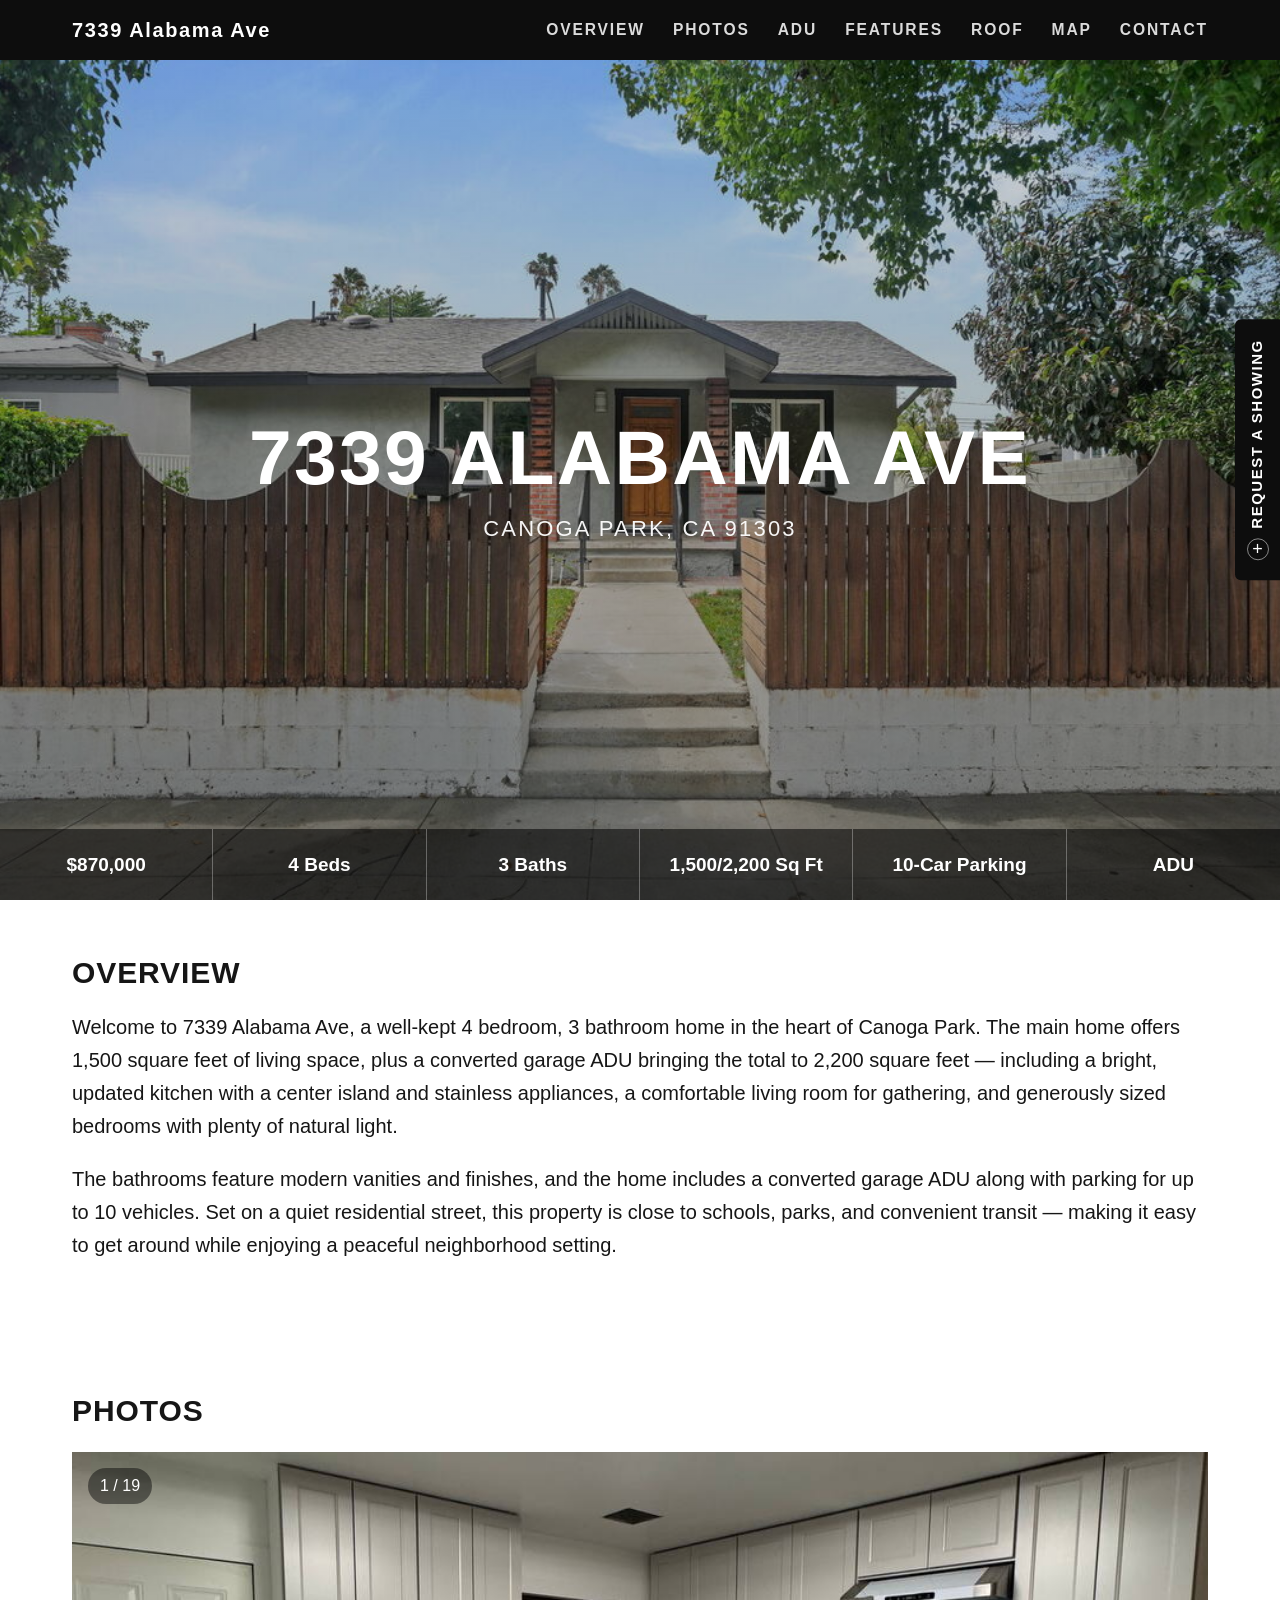
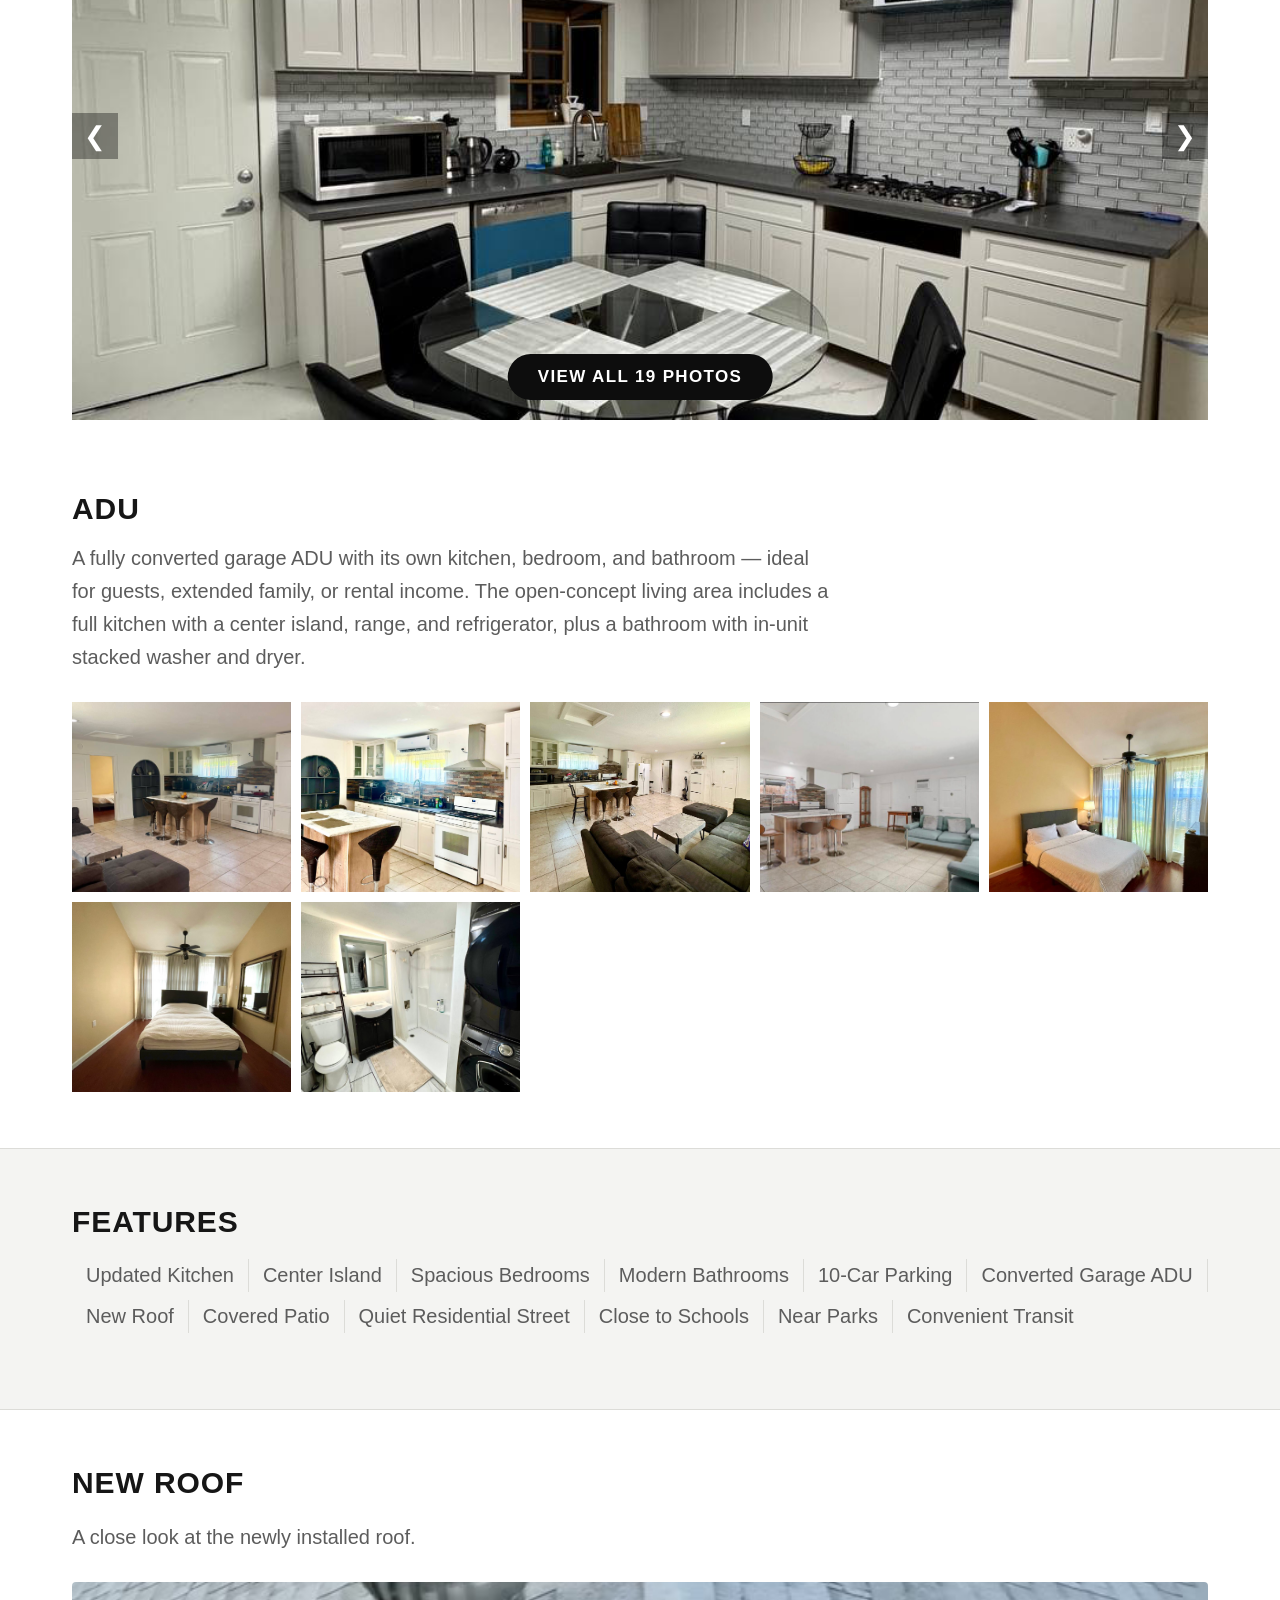
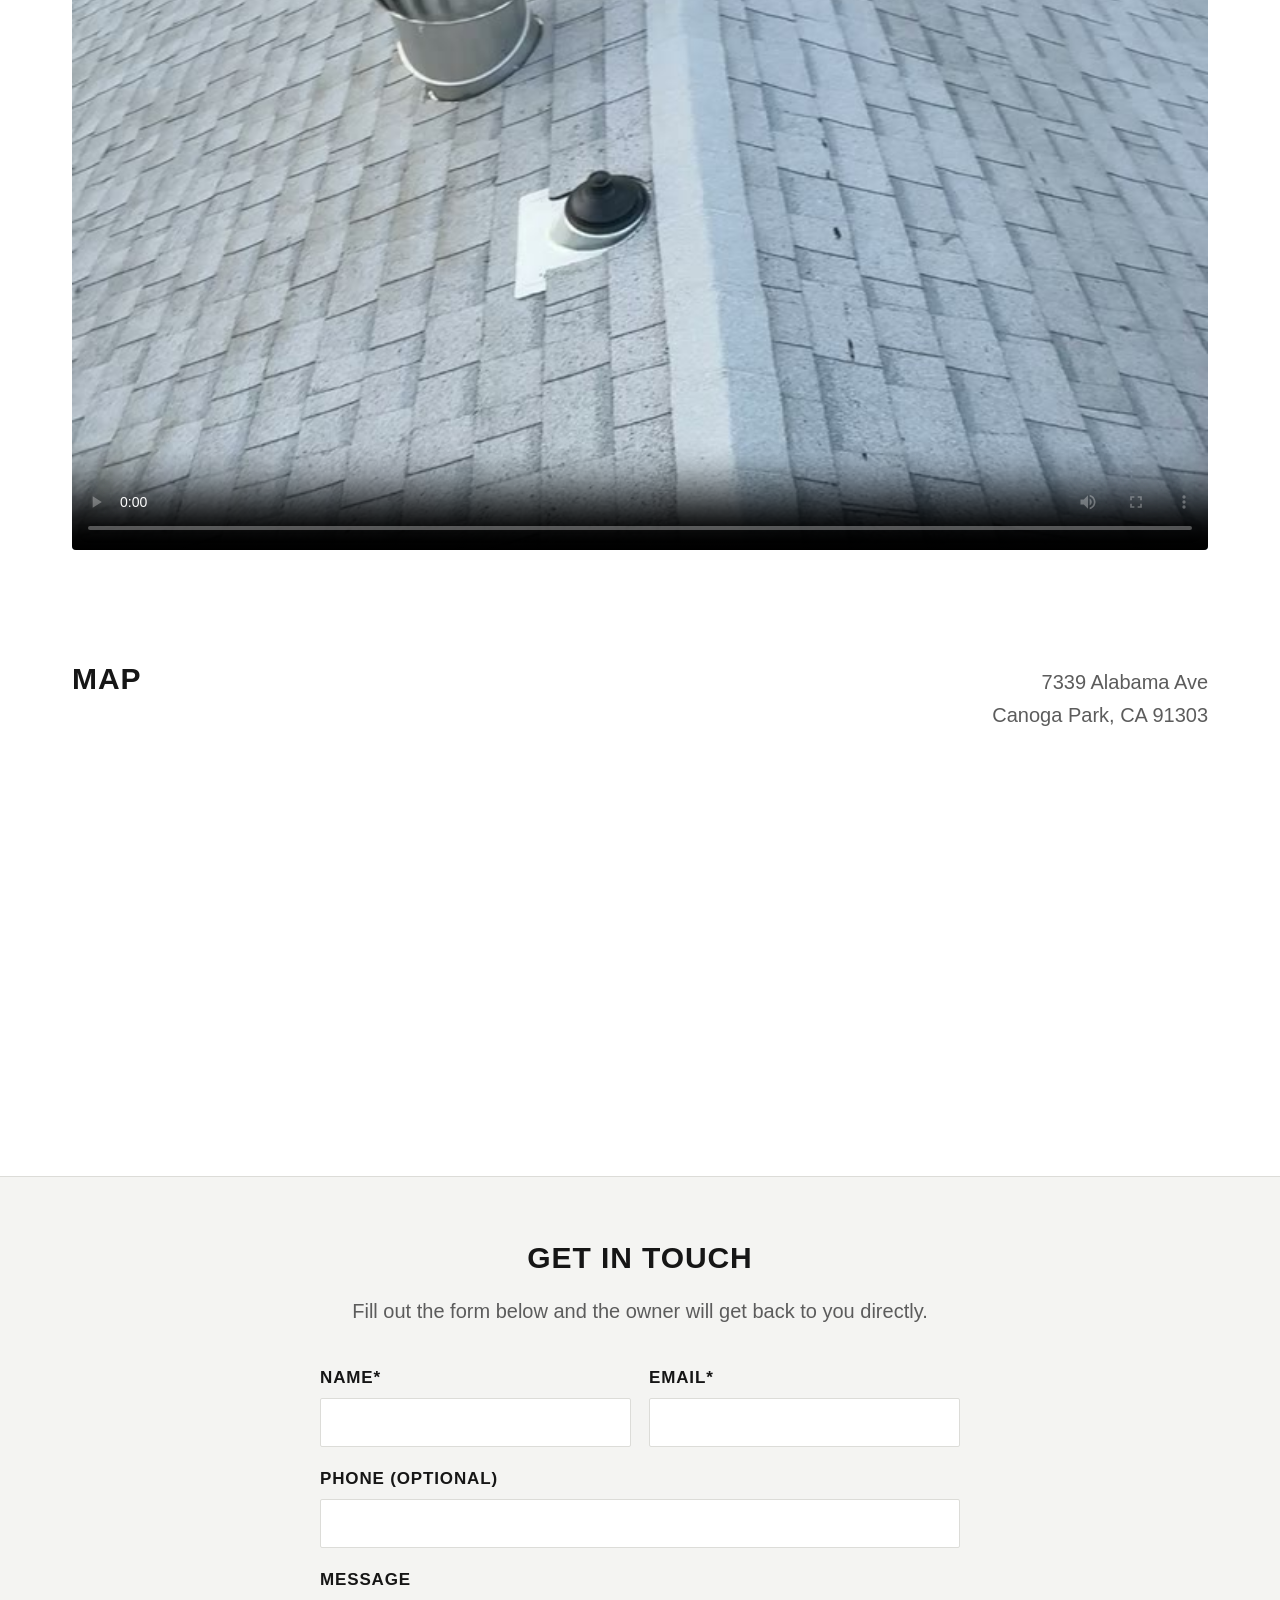
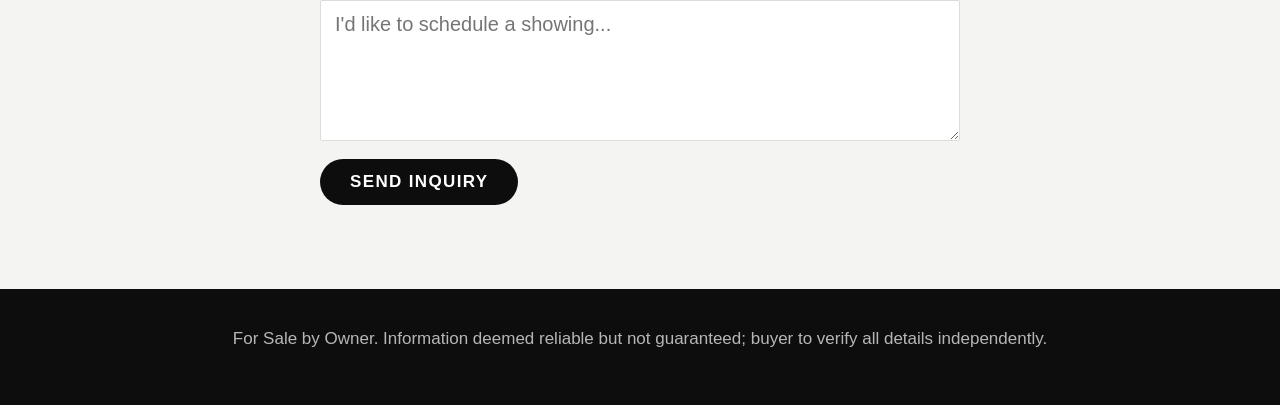
==== index.html @ 1b40dd7f "Add ADU section with dedicated gallery, fix photo list after rename Adds a new ADU section (nav link" ====
<!DOCTYPE html>
<html lang="en">
<head>
<meta charset="UTF-8">
<meta name="viewport" content="width=device-width, initial-scale=1.0">
<title>7339 Alabama Ave, Canoga Park, CA | For Sale by Owner</title>
<meta name="description" content="4 bed / 3 bath home for sale in Canoga Park, CA. 1,500/2,200 sqft, converted garage ADU, parking for up to 10 vehicles. Close to schools, parks, and transit. Asking $870,000.">
<link rel="stylesheet" href="style.css">
</head>
<body>

<div class="page-wrap">

<header class="site-header">
  <div class="container header-inner">
    <span class="logo">7339 Alabama Ave</span>
    <nav class="site-nav">
      <a href="#overview">Overview</a>
      <a href="#photos">Photos</a>
      <a href="#adu">ADU</a>
      <a href="#features">Features</a>
      <a href="#roof">Roof</a>
      <a href="#map">Map</a>
      <a href="#contact">Contact</a>
    </nav>
  </div>
</header>

<section id="hero" class="hero" style="background-image: linear-gradient(rgba(10,10,10,0.15), rgba(10,10,10,0.45)), url('images/hero.png');">
  <div class="hero-content">
    <h1>7339 Alabama Ave</h1>
    <p class="hero-address">Canoga Park, CA 91303</p>
  </div>
  <div class="stats-bar">
    <div class="stats-bar-inner">
      <span class="stat-item stat-price">$870,000</span>
      <span class="stat-item">4 Beds</span>
      <span class="stat-item">3 Baths</span>
      <span class="stat-item">1,500/2,200 Sq Ft</span>
      <span class="stat-item">10-Car Parking</span>
      <span class="stat-item">ADU</span>
    </div>
  </div>
</section>

<section id="overview" class="description">
  <div class="container narrow">
    <h2>Overview</h2>
    <p>Welcome to 7339 Alabama Ave, a well-kept 4 bedroom, 3 bathroom home in the heart of Canoga Park. The main home offers 1,500 square feet of living space, plus a converted garage ADU bringing the total to 2,200 square feet &mdash; including a bright, updated kitchen with a center island and stainless appliances, a comfortable living room for gathering, and generously sized bedrooms with plenty of natural light.</p>
    <p>The bathrooms feature modern vanities and finishes, and the home includes a converted garage ADU along with parking for up to 10 vehicles. Set on a quiet residential street, this property is close to schools, parks, and convenient transit &mdash; making it easy to get around while enjoying a peaceful neighborhood setting.</p>
  </div>
</section>

<section id="photos" class="photos-section">
  <div class="container">
    <h2>Photos</h2>
    <div class="slider">
      <img id="slider-img" src="" alt="Property photo">
      <button class="slider-arrow slider-prev" aria-label="Previous">&#10094;</button>
      <button class="slider-arrow slider-next" aria-label="Next">&#10095;</button>
      <p id="slider-counter" class="slider-counter"></p>
      <button id="view-all-toggle" class="btn btn-pill view-all-btn"></button>
    </div>
    <div id="gallery-grid" class="gallery-grid"></div>
  </div>
</section>

<section id="adu" class="adu-section">
  <div class="container">
    <h2>ADU</h2>
    <p class="adu-intro">A fully converted garage ADU with its own kitchen, bedroom, and bathroom &mdash; ideal for guests, extended family, or rental income. The open-concept living area includes a full kitchen with a center island, range, and refrigerator, plus a bathroom with in-unit stacked washer and dryer.</p>
    <div id="adu-grid" class="gallery-grid adu-grid"></div>
  </div>
</section>

<section id="features" class="features-section">
  <div class="container">
    <h2>Features</h2>
    <p class="features-list">
      <span>Updated Kitchen</span>
      <span>Center Island</span>
      <span>Spacious Bedrooms</span>
      <span>Modern Bathrooms</span>
      <span>10-Car Parking</span>
      <span>Converted Garage ADU</span>
      <span>New Roof</span>
      <span>Covered Patio</span>
      <span>Quiet Residential Street</span>
      <span>Close to Schools</span>
      <span>Near Parks</span>
      <span>Convenient Transit</span>
    </p>
  </div>
</section>

<section id="roof" class="roof-section">
  <div class="container">
    <h2>New Roof</h2>
    <p class="roof-intro">A close look at the newly installed roof.</p>
    <div class="roof-video-wrap">
      <video controls preload="metadata" poster="images/roof.jpg" playsinline>
        <source src="videos/roof.mp4" type="video/mp4">
        Your browser does not support the video tag.
      </video>
    </div>
  </div>
</section>

<section id="map" class="map-section">
  <div class="container map-header">
    <h2>Map</h2>
    <p class="map-address">7339 Alabama Ave<br>Canoga Park, CA 91303</p>
  </div>
  <div class="map-wrapper">
    <iframe
      title="Map of 7339 Alabama Ave, Canoga Park, CA 91303"
      src="https://www.google.com/maps?q=7339+Alabama+Ave,+Canoga+Park,+CA+91303&output=embed"
      loading="lazy"
      referrerpolicy="no-referrer-when-downgrade">
    </iframe>
  </div>
</section>

<section id="contact" class="contact">
  <div class="container">
    <h2>Get in Touch</h2>
    <p class="contact-intro">Fill out the form below and the owner will get back to you directly.</p>
    <form id="contact-form" action="https://formspree.io/f/YOUR_FORM_ID" method="POST">
      <div class="form-grid">
        <div class="form-row">
          <label for="name">Name*</label>
          <input type="text" id="name" name="name" required>
        </div>
        <div class="form-row">
          <label for="email">Email*</label>
          <input type="email" id="email" name="email" required>
        </div>
      </div>
      <div class="form-row">
        <label for="phone">Phone (optional)</label>
        <input type="tel" id="phone" name="phone">
      </div>
      <div class="form-row">
        <label for="message">Message</label>
        <textarea id="message" name="message" rows="5" required placeholder="I'd like to schedule a showing..."></textarea>
      </div>
      <button type="submit" class="btn btn-pill">Send Inquiry</button>
      <p id="form-status" class="form-status"></p>
    </form>
  </div>
</section>

<footer class="site-footer">
  <div class="container">
    <p class="disclaimer">For Sale by Owner. Information deemed reliable but not guaranteed; buyer to verify all details independently.</p>
  </div>
</footer>

</div>

<a href="#contact" class="side-tab">
  <span class="side-tab-label">Request a Showing</span>
  <span class="side-tab-icon">+</span>
</a>

<div id="lightbox" class="lightbox">
  <button class="lightbox-close" aria-label="Close">&times;</button>
  <button class="lightbox-prev" aria-label="Previous">&#10094;</button>
  <img id="lightbox-img" src="" alt="Property photo">
  <button class="lightbox-next" aria-label="Next">&#10095;</button>
  <p id="lightbox-counter" class="lightbox-counter"></p>
</div>

<button id="back-to-top" class="back-to-top" aria-label="Back to top">&#8593;</button>

<script src="script.js"></script>
</body>
</html>
---- style.css ----
:root {
  --color-bg: #ffffff;
  --color-surface: #f4f4f2;
  --color-text: #161616;
  --color-text-muted: #5c5c5c;
  --color-black: #0d0d0d;
  --color-border: #dcdcd8;
  --radius: 4px;
  --max-width: 1200px;
}

* { box-sizing: border-box; }

html {
  scroll-behavior: smooth;
  scroll-padding-top: 60px;
  font-size: 125%;
}

body {
  margin: 0;
  font-family: -apple-system, BlinkMacSystemFont, "Segoe UI", Helvetica, Arial, sans-serif;
  color: var(--color-text);
  background: #e7e5e0;
  line-height: 1.65;
}

.page-wrap {
  max-width: 1300px;
  margin: 0 auto;
  background: var(--color-bg);
  box-shadow: 0 0 48px rgba(0, 0, 0, 0.1);
}

h1, h2 {
  font-family: inherit;
  font-weight: 800;
  text-transform: uppercase;
  letter-spacing: 0.03em;
  margin: 0 0 0.5em;
  line-height: 1.15;
}

.container {
  max-width: var(--max-width);
  margin: 0 auto;
  padding: 0 32px;
}

/* Header */
.site-header {
  position: sticky;
  top: 0;
  z-index: 40;
  background: var(--color-black);
}

.header-inner {
  display: flex;
  align-items: center;
  justify-content: space-between;
  height: 60px;
  gap: 16px;
}

.logo {
  color: #fff;
  font-weight: 800;
  font-size: 1rem;
  letter-spacing: 0.08em;
  white-space: nowrap;
}

.site-nav {
  display: flex;
  align-items: center;
  gap: 28px;
}

.site-nav a {
  color: #fff;
  text-decoration: none;
  font-size: 0.78rem;
  font-weight: 600;
  text-transform: uppercase;
  letter-spacing: 0.12em;
  opacity: 0.85;
}

.site-nav a:hover { opacity: 1; }

/* Side tab CTA */
.side-tab {
  position: fixed;
  top: 50%;
  right: max(0px, calc((100vw - 1300px) / 2));
  transform: translateY(-50%);
  z-index: 39;
  background: var(--color-black);
  color: #fff;
  text-decoration: none;
  display: flex;
  flex-direction: column;
  align-items: center;
  gap: 10px;
  padding: 20px 10px;
  border-radius: 6px 0 0 6px;
}

.side-tab-label {
  writing-mode: vertical-rl;
  transform: rotate(180deg);
  font-size: 0.75rem;
  font-weight: 600;
  text-transform: uppercase;
  letter-spacing: 0.1em;
}

.side-tab-icon {
  width: 22px;
  height: 22px;
  border: 1px solid rgba(255,255,255,0.5);
  border-radius: 50%;
  display: flex;
  align-items: center;
  justify-content: center;
  font-size: 0.9rem;
}

/* Buttons */
.btn {
  display: inline-block;
  padding: 13px 30px;
  text-decoration: none;
  font-weight: 600;
  font-size: 0.85rem;
  text-transform: uppercase;
  letter-spacing: 0.08em;
  cursor: pointer;
  border: none;
  transition: background 0.15s ease, color 0.15s ease;
}

.btn-pill {
  border-radius: 999px;
  background: var(--color-black);
  color: #fff;
}

.btn-pill:hover { background: #333; }

/* Hero */
.hero {
  position: relative;
  min-height: calc(100vh - 60px);
  background-size: cover;
  background-position: center;
  display: flex;
  align-items: center;
  justify-content: center;
  color: #fff;
  text-align: center;
}

.hero-content { padding: 40px 24px; }

.hero h1 {
  font-size: clamp(2.4rem, 6vw, 4.2rem);
  margin: 0;
}

.hero-address {
  font-size: 1.1rem;
  letter-spacing: 0.1em;
  text-transform: uppercase;
  margin: 10px 0 0;
  opacity: 0.95;
}

/* Stats bar */
.stats-bar {
  position: absolute;
  left: 0;
  right: 0;
  bottom: 0;
  background: rgba(0, 0, 0, 0.55);
}

.stats-bar-inner {
  display: grid;
  grid-template-columns: repeat(6, 1fr);
}

.stat-item {
  color: #fff;
  font-weight: 700;
  font-size: 0.95rem;
  text-align: center;
  padding: 20px 12px;
  border-right: 1px solid rgba(255, 255, 255, 0.3);
}

.stat-item:last-child { border-right: none; }

/* Description */
.description {
  padding: 56px 0;
}

.description p { color: var(--color-text); }

/* Photos */
.photos-section {
  padding: 56px 0 72px;
}

.photos-section h2 { margin-bottom: 24px; }

/* ADU */
.adu-section {
  padding: 0 0 56px;
}

.adu-intro {
  color: var(--color-text-muted);
  max-width: 760px;
  margin: 0 0 24px;
}

.slider {
  position: relative;
  background: #000;
  aspect-ratio: 16 / 8;
  overflow: hidden;
}

.slider img {
  width: 100%;
  height: 100%;
  object-fit: cover;
  display: block;
}

.slider-arrow {
  position: absolute;
  top: 50%;
  transform: translateY(-50%);
  background: rgba(0,0,0,0.35);
  color: #fff;
  border: none;
  font-size: 1.3rem;
  width: 46px;
  height: 46px;
  cursor: pointer;
}

.slider-arrow:hover { background: rgba(0,0,0,0.6); }
.slider-prev { left: 0; }
.slider-next { right: 0; }

.slider-counter {
  position: absolute;
  top: 16px;
  left: 16px;
  color: #fff;
  background: rgba(0,0,0,0.45);
  padding: 5px 12px;
  border-radius: 999px;
  font-size: 0.8rem;
  margin: 0;
}

.view-all-btn {
  position: absolute;
  bottom: 20px;
  left: 50%;
  transform: translateX(-50%);
}

.gallery-grid {
  display: none;
  grid-template-columns: repeat(auto-fill, minmax(200px, 1fr));
  gap: 10px;
  margin-top: 28px;
}

.gallery-grid.expanded { display: grid; }
.gallery-grid.adu-grid { display: grid; }

.gallery-grid img {
  width: 100%;
  height: 190px;
  object-fit: cover;
  cursor: pointer;
  display: block;
  transition: opacity 0.15s ease;
}

.gallery-grid img:hover { opacity: 0.85; }

/* Lightbox */
.lightbox {
  display: none;
  position: fixed;
  inset: 0;
  background: rgba(5, 5, 5, 0.94);
  z-index: 100;
  align-items: center;
  justify-content: center;
}

.lightbox.open { display: flex; }

.lightbox img {
  max-width: 88vw;
  max-height: 84vh;
}

.lightbox-close,
.lightbox-prev,
.lightbox-next {
  position: absolute;
  background: rgba(255,255,255,0.1);
  color: #fff;
  border: none;
  font-size: 1.6rem;
  cursor: pointer;
  padding: 12px 16px;
  border-radius: 999px;
}

.lightbox-close:hover,
.lightbox-prev:hover,
.lightbox-next:hover { background: rgba(255,255,255,0.25); }

.lightbox-close { top: 20px; right: 20px; }
.lightbox-prev { left: 20px; top: 50%; transform: translateY(-50%); }
.lightbox-next { right: 20px; top: 50%; transform: translateY(-50%); }

.lightbox-counter {
  position: absolute;
  bottom: 20px;
  left: 50%;
  transform: translateX(-50%);
  color: #fff;
  background: rgba(255,255,255,0.1);
  padding: 6px 16px;
  border-radius: 999px;
  font-size: 0.9rem;
  margin: 0;
}

/* Back to top */
.back-to-top {
  position: fixed;
  bottom: 24px;
  right: max(24px, calc((100vw - 1300px) / 2 + 24px));
  width: 44px;
  height: 44px;
  border-radius: 50%;
  border: none;
  background: var(--color-black);
  color: #fff;
  font-size: 1.2rem;
  cursor: pointer;
  opacity: 0;
  visibility: hidden;
  transform: translateY(10px);
  transition: opacity 0.2s ease, transform 0.2s ease, visibility 0.2s ease;
  z-index: 30;
  box-shadow: 0 4px 12px rgba(0,0,0,0.2);
}

.back-to-top.visible {
  opacity: 1;
  visibility: visible;
  transform: translateY(0);
}

/* Features */
.features-section {
  padding: 56px 0;
  background: var(--color-surface);
  border-top: 1px solid var(--color-border);
  border-bottom: 1px solid var(--color-border);
}

.features-list {
  display: flex;
  flex-wrap: wrap;
  gap: 8px 0;
  color: var(--color-text-muted);
  font-size: 1rem;
}

.features-list span {
  padding: 0 14px;
  border-right: 1px solid var(--color-border);
}

.features-list span:last-child { border-right: none; }

/* Roof video */
.roof-section {
  padding: 56px 0;
}

.roof-intro {
  color: var(--color-text-muted);
  margin-bottom: 28px;
}

.roof-video-wrap {
  width: 100%;
  aspect-ratio: 16 / 8;
  background: #000;
  border-radius: 4px;
  overflow: hidden;
}

.roof-video-wrap video {
  width: 100%;
  height: 100%;
  object-fit: cover;
  display: block;
}

/* Map */
.map-section {
  padding: 56px 0 0;
}

.map-header {
  display: flex;
  align-items: baseline;
  justify-content: space-between;
  flex-wrap: wrap;
  gap: 8px;
  margin-bottom: 24px;
}

.map-header h2 { margin: 0; }

.map-address {
  text-align: right;
  color: var(--color-text-muted);
  margin: 0;
}

.map-wrapper iframe {
  width: 100%;
  height: 420px;
  border: 0;
  display: block;
}

/* Contact */
.contact {
  padding: 64px 0;
  background: var(--color-surface);
  border-top: 1px solid var(--color-border);
}

.contact h2 { text-align: center; }
.contact-intro { text-align: center; color: var(--color-text-muted); margin-bottom: 36px; }

.contact form {
  max-width: 640px;
  margin: 0 auto;
}

.form-grid {
  display: grid;
  grid-template-columns: 1fr 1fr;
  gap: 18px;
}

.form-row {
  margin-bottom: 18px;
  display: flex;
  flex-direction: column;
  gap: 6px;
}

.form-row label {
  font-weight: 600;
  font-size: 0.85rem;
  text-transform: uppercase;
  letter-spacing: 0.05em;
}

.form-row input,
.form-row textarea {
  padding: 12px 14px;
  border: 1px solid var(--color-border);
  border-radius: 2px;
  font-family: inherit;
  font-size: 1rem;
  background: #fff;
}

.form-row input:focus,
.form-row textarea:focus {
  outline: 2px solid var(--color-black);
  outline-offset: 1px;
}

.form-status {
  margin-top: 12px;
  font-weight: 600;
}

/* Footer */
.site-footer {
  padding: 32px 0 48px;
  text-align: center;
  background: var(--color-black);
  color: rgba(255,255,255,0.7);
  font-size: 0.85rem;
}

.site-footer p { margin: 4px 0; }
.disclaimer { margin-left: auto; margin-right: auto; }

@media (max-width: 760px) {
  .form-grid { grid-template-columns: 1fr; }
  .stats-bar-inner { grid-template-columns: repeat(3, 1fr); }
  .stat-item { border-bottom: 1px solid rgba(255, 255, 255, 0.3); }
  .stat-item:nth-child(3), .stat-item:last-child { border-right: none; }
}

@media (max-width: 600px) {
  .hero { min-height: calc(100vh - 60px); }
  .description, .photos-section, .features-section, .map-section, .contact { padding: 40px 0; }
  .site-nav a:not(:last-child) { display: none; }
  .back-to-top { bottom: 16px; right: 16px; }
  .side-tab { padding: 14px 8px; }
  .side-tab-label { font-size: 0.65rem; }
  .slider { aspect-ratio: 4 / 3; }
  .map-header { flex-direction: column; }
  .map-address { text-align: left; }
  .stat-item { font-size: 0.8rem; padding: 14px 6px; }
}
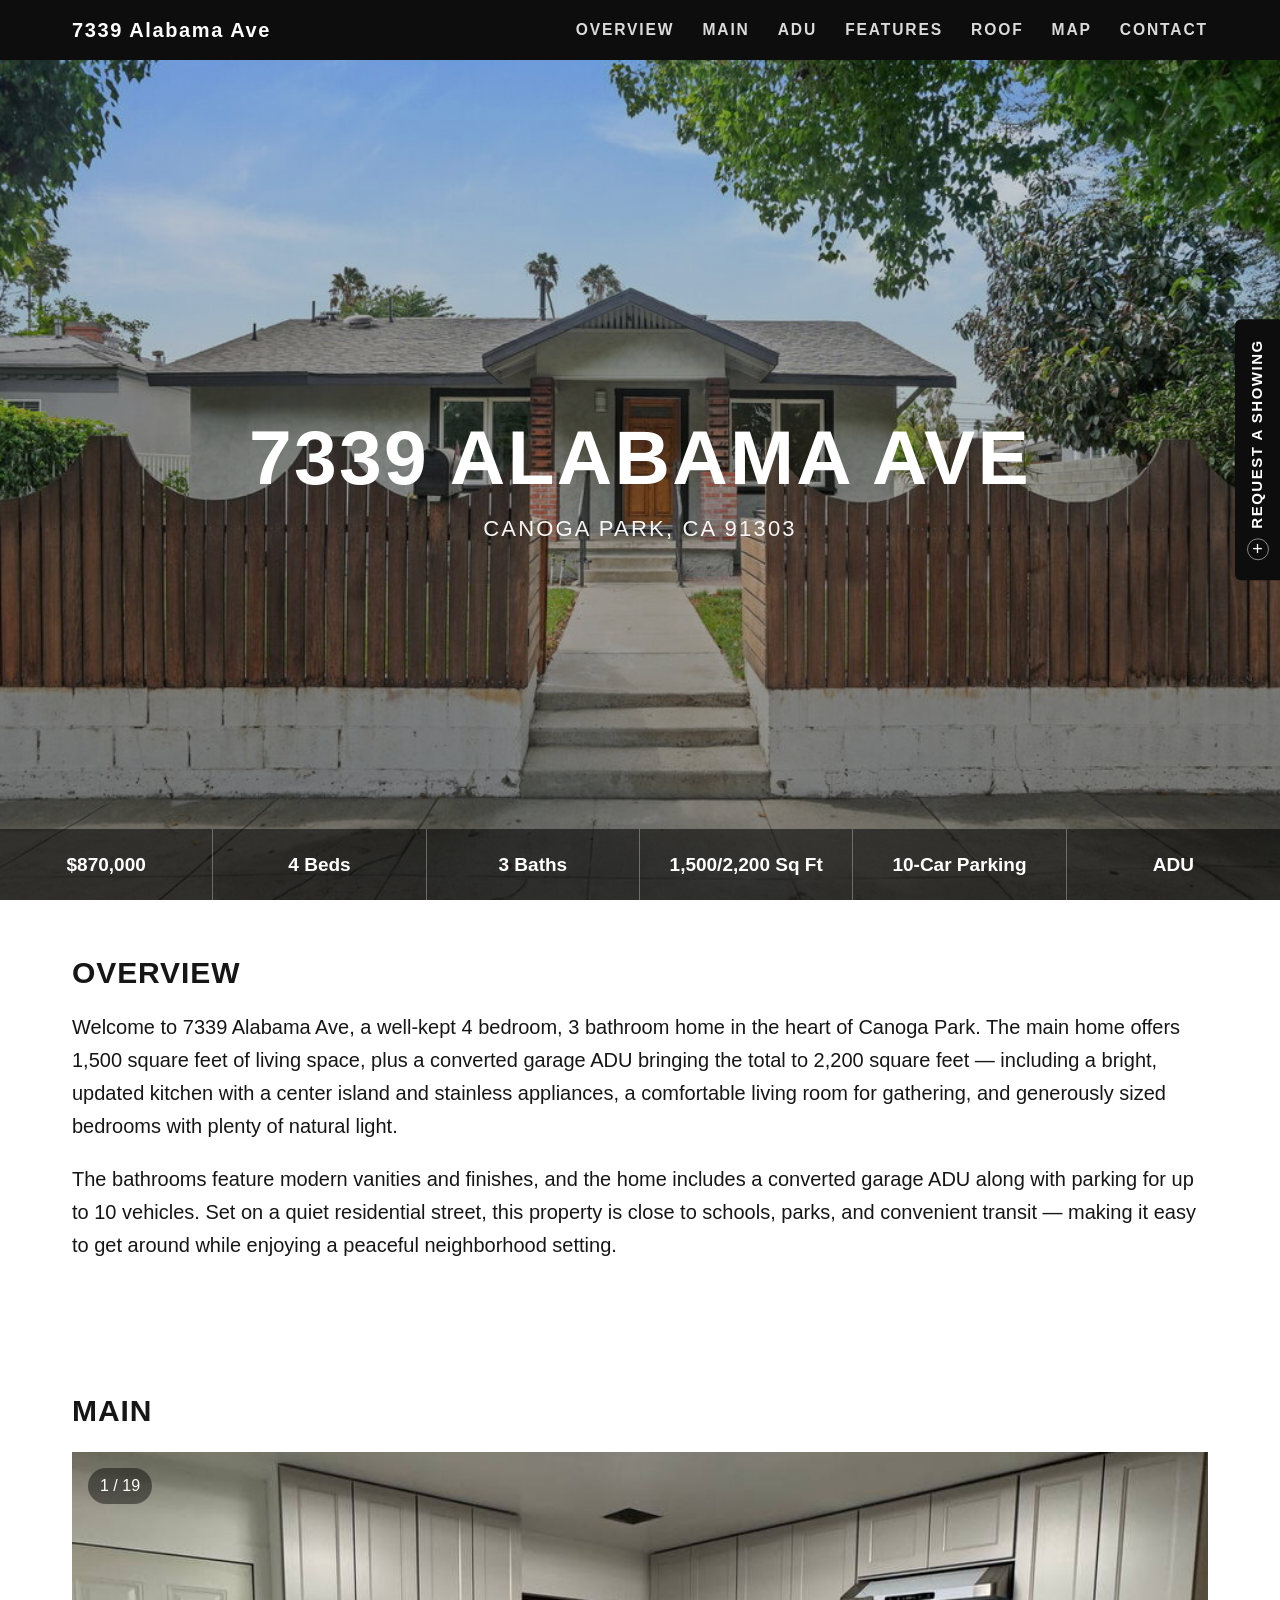
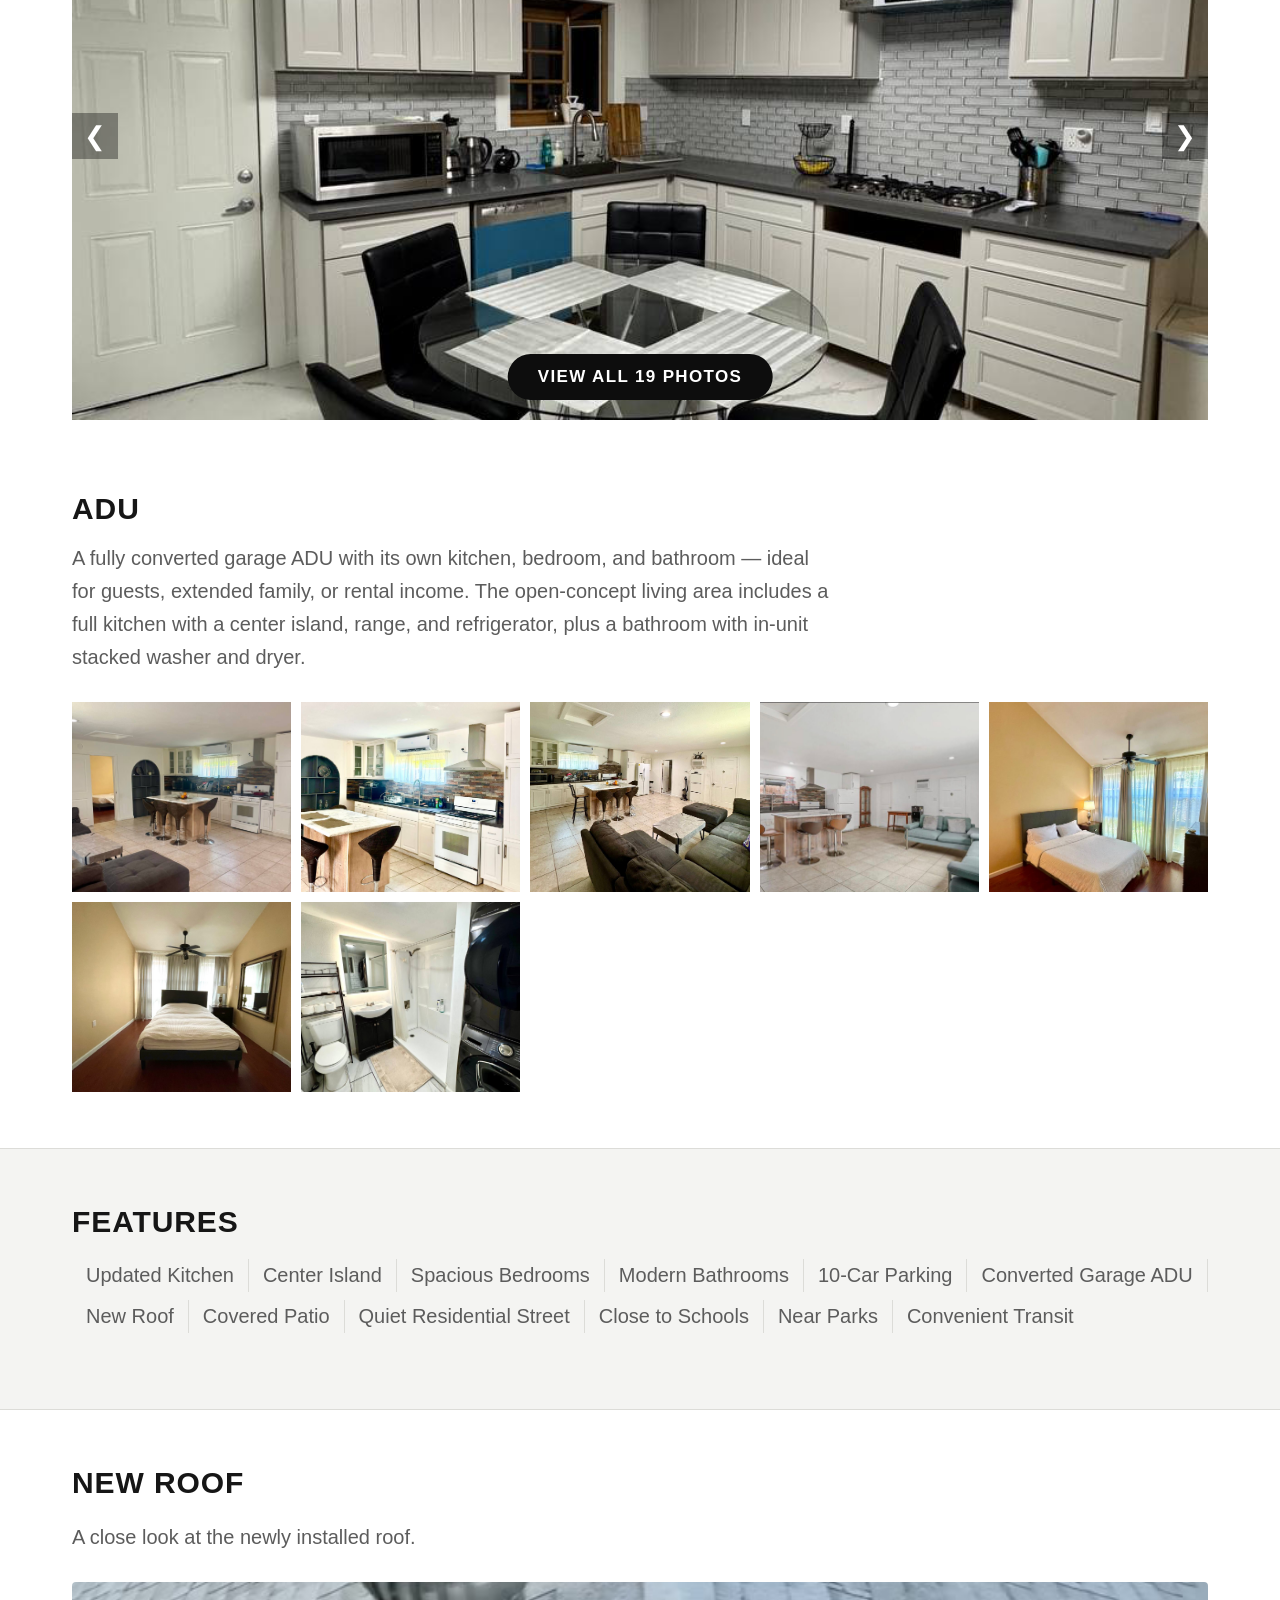
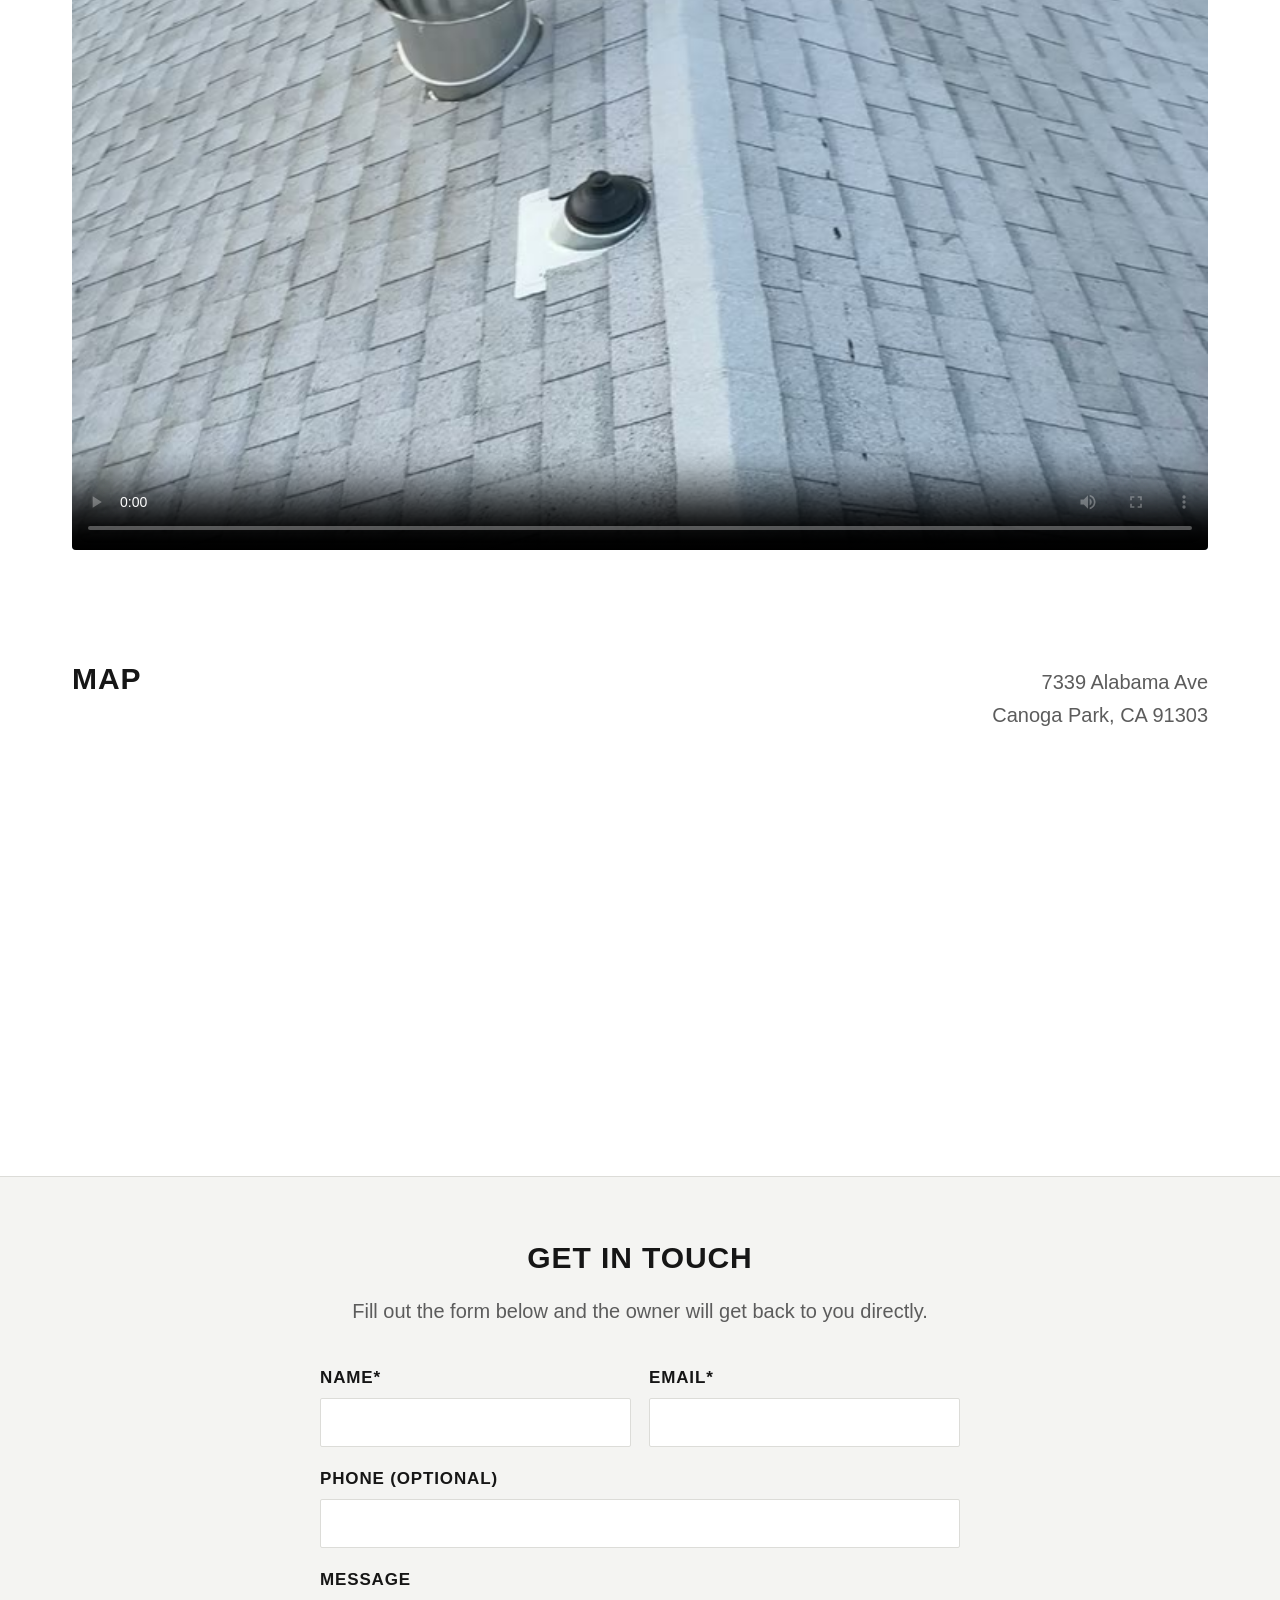
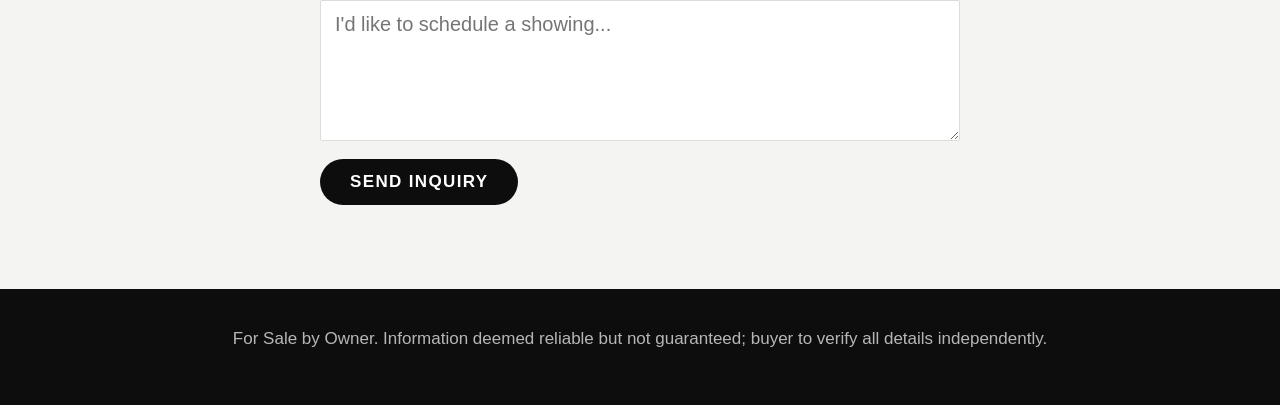
==== commit 0ad521af: "Rename Photos section to Main Distinguishes the main house gallery from the new ADU gallery.  Co-Aut" ====
--- a/index.html
+++ b/index.html
@@ -16,7 +16,7 @@
     <span class="logo">7339 Alabama Ave</span>
     <nav class="site-nav">
       <a href="#overview">Overview</a>
-      <a href="#photos">Photos</a>
+      <a href="#photos">Main</a>
       <a href="#adu">ADU</a>
       <a href="#features">Features</a>
       <a href="#roof">Roof</a>
@@ -53,7 +53,7 @@
 
 <section id="photos" class="photos-section">
   <div class="container">
-    <h2>Photos</h2>
+    <h2>Main</h2>
     <div class="slider">
       <img id="slider-img" src="" alt="Property photo">
       <button class="slider-arrow slider-prev" aria-label="Previous">&#10094;</button>
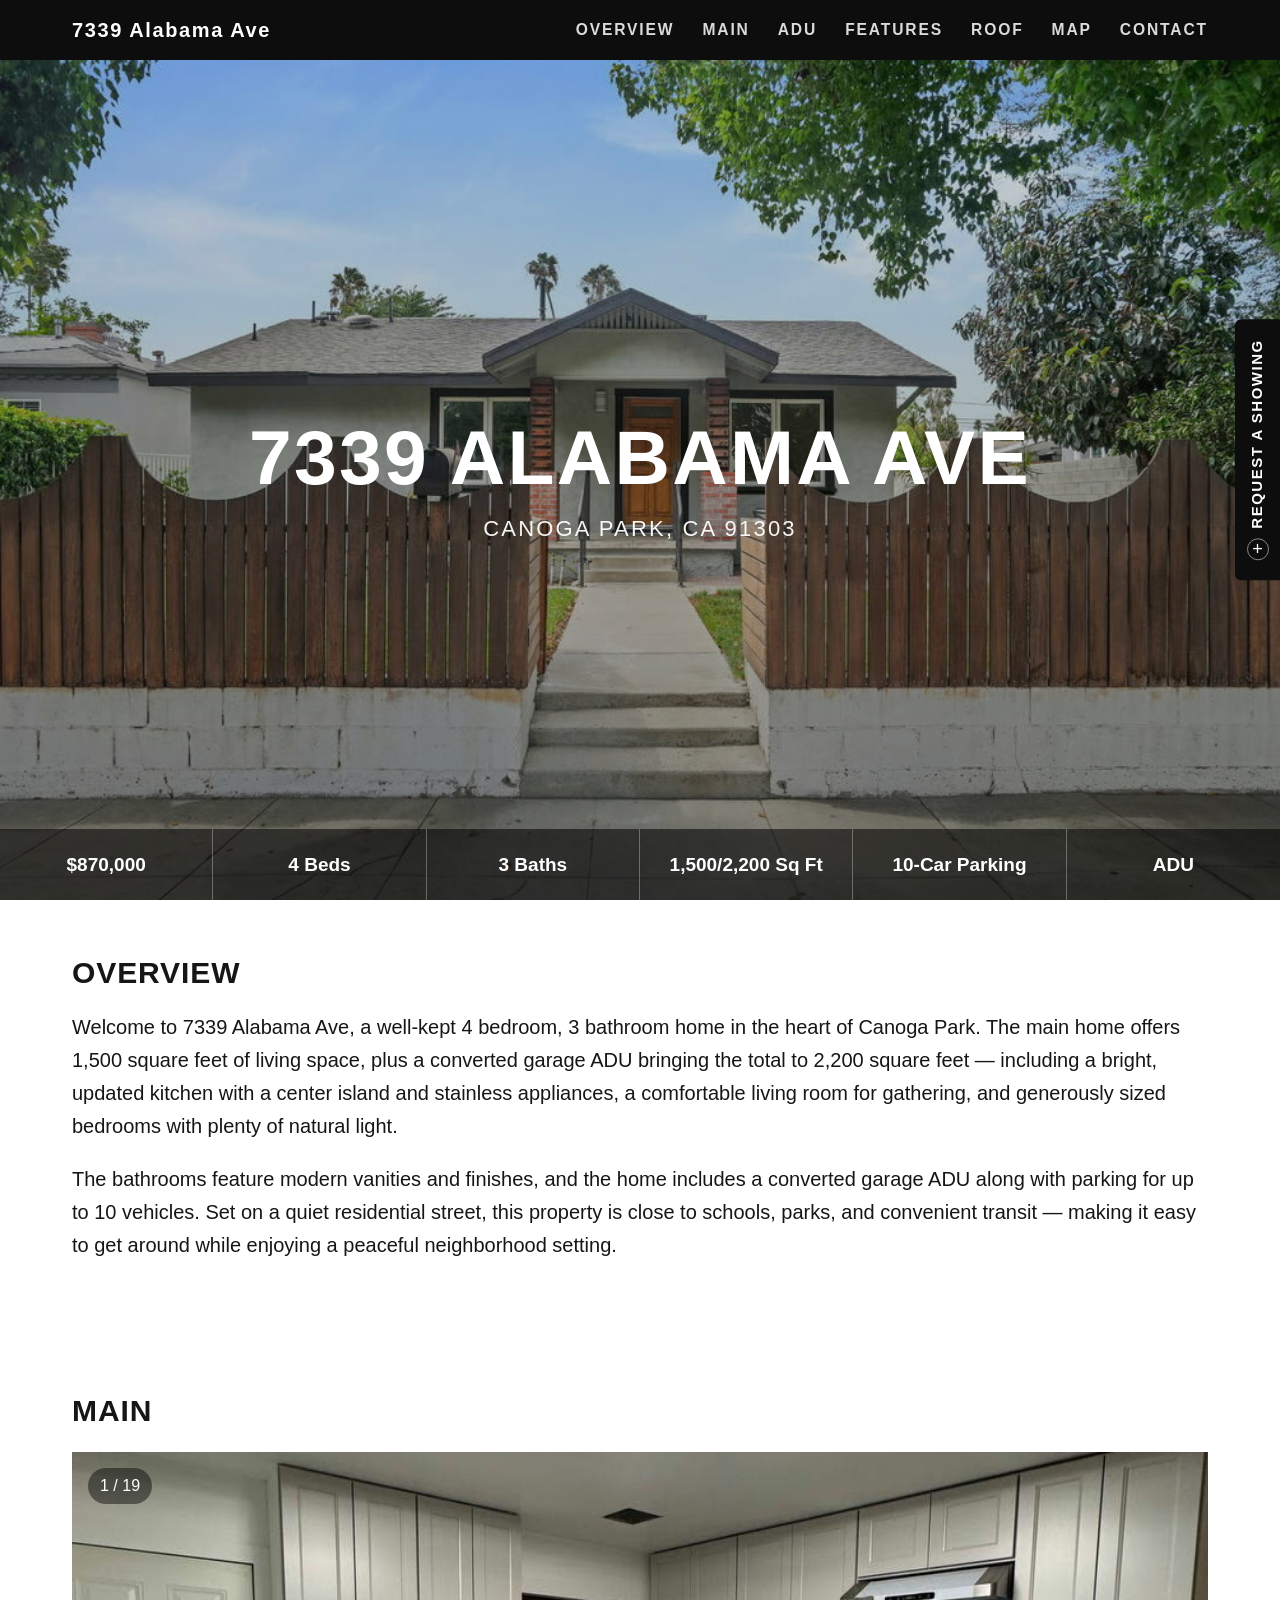
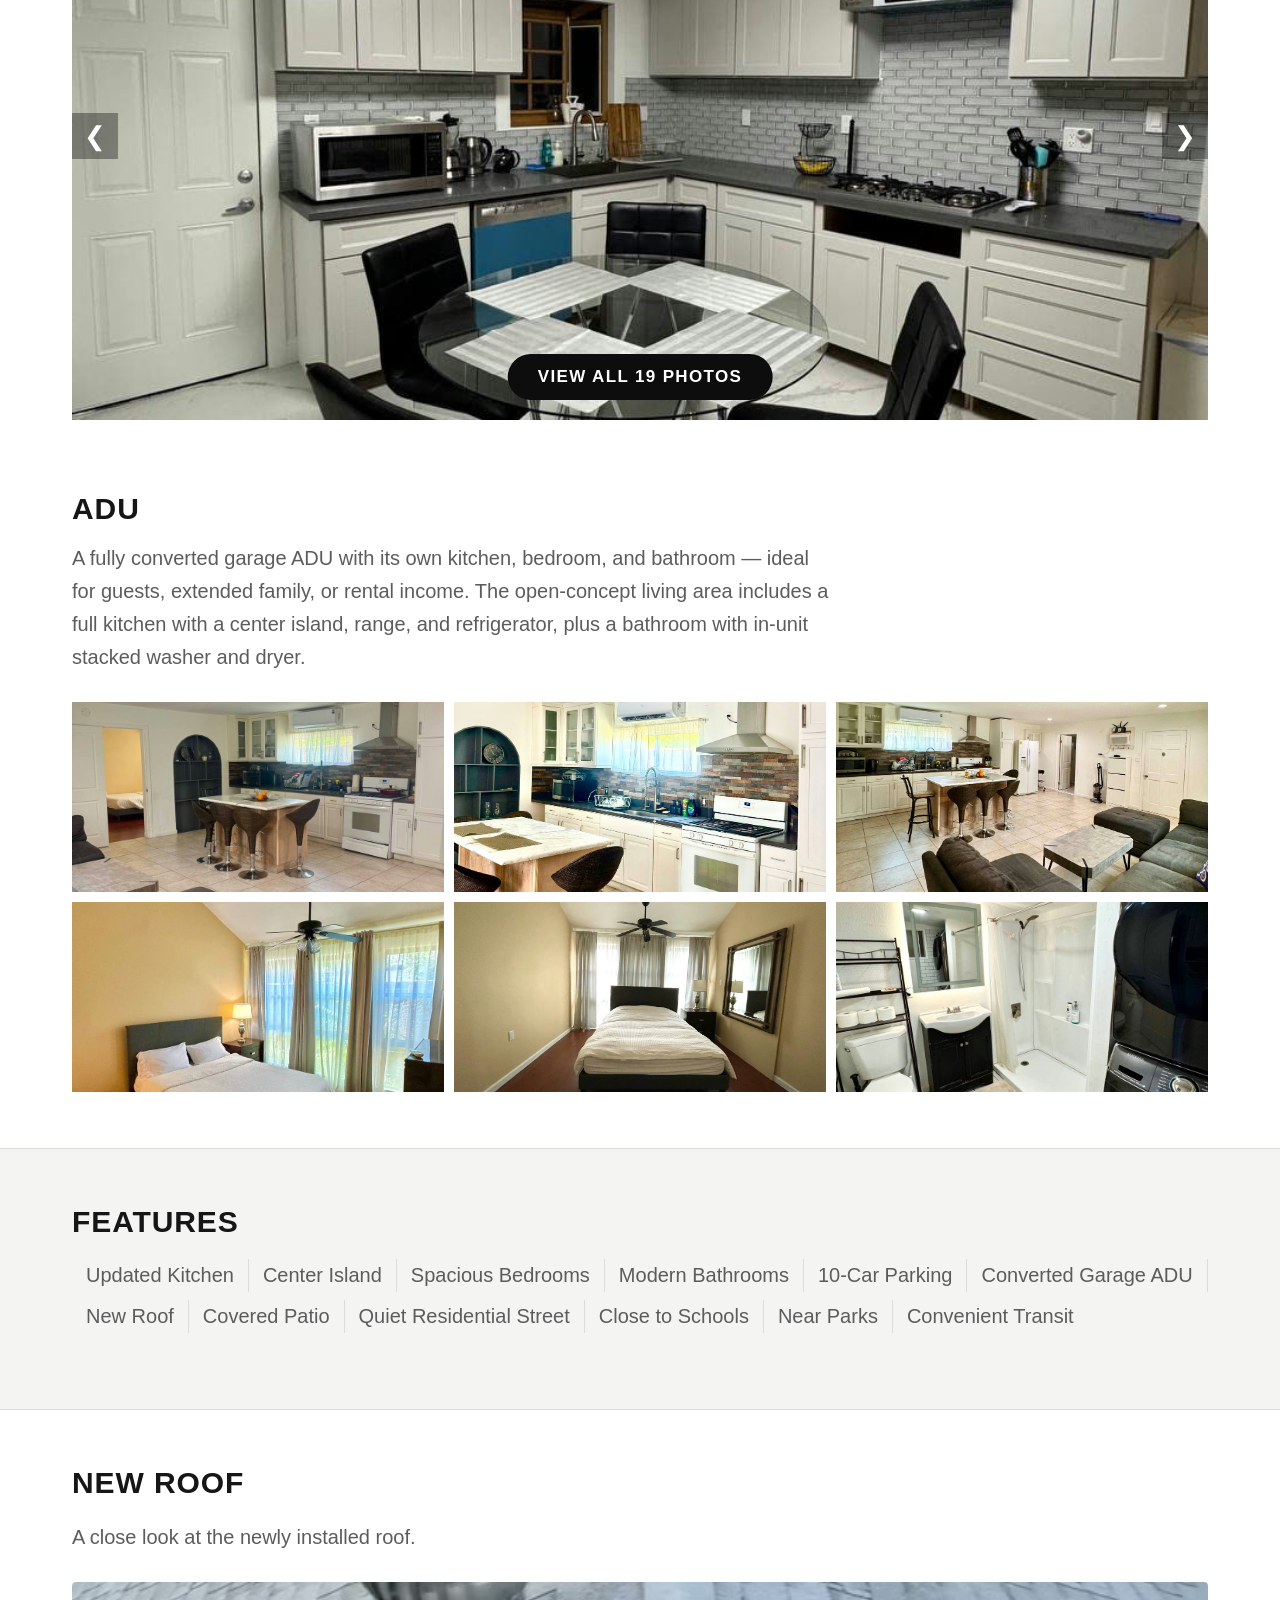
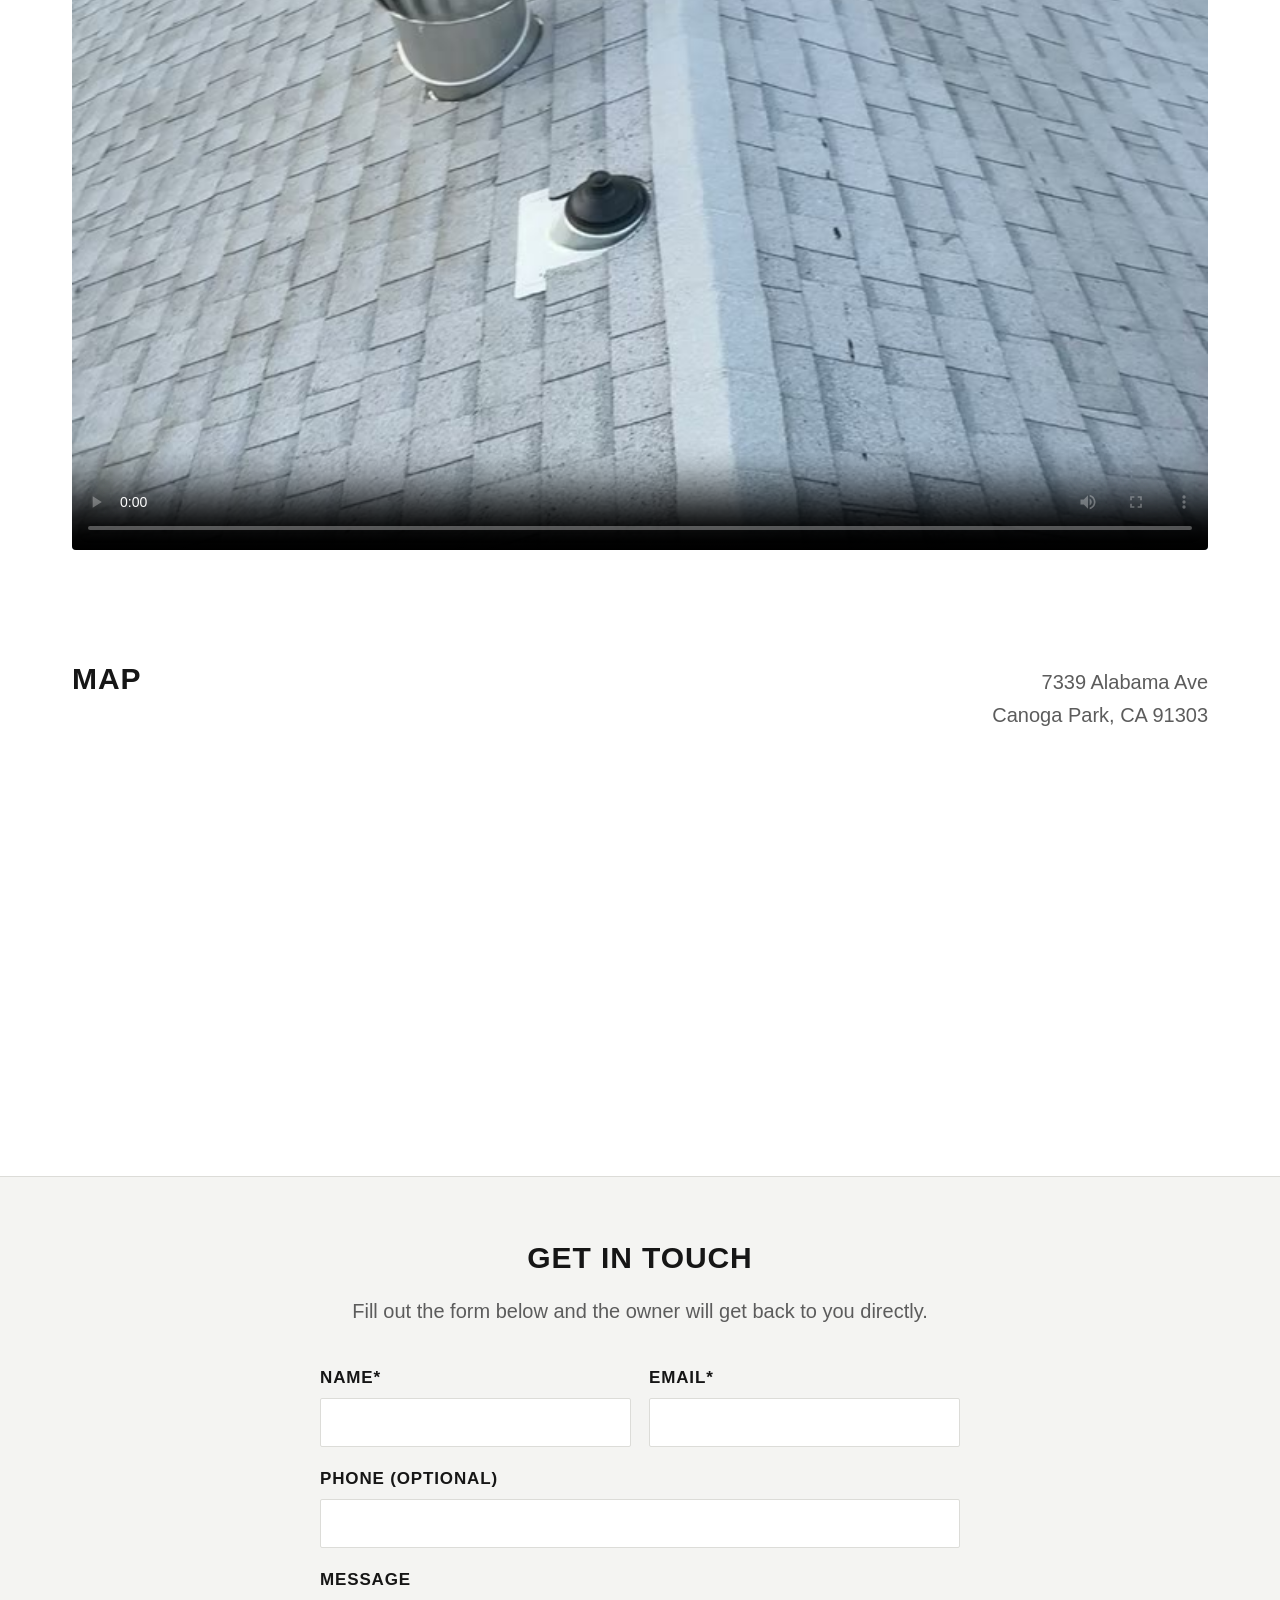
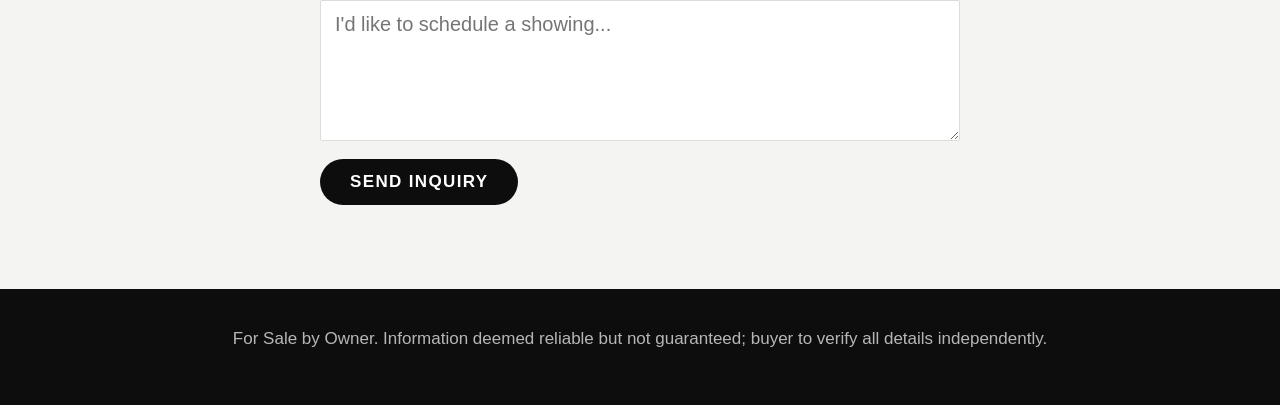
==== commit 02b6ac53: "Optimize gallery images: convert PNG to JPEG Converts all property photos from PNG to JPEG (quality " ====
--- a/index.html
+++ b/index.html
@@ -26,7 +26,7 @@
   </div>
 </header>
 
-<section id="hero" class="hero" style="background-image: linear-gradient(rgba(10,10,10,0.15), rgba(10,10,10,0.45)), url('images/hero.png');">
+<section id="hero" class="hero" style="background-image: linear-gradient(rgba(10,10,10,0.15), rgba(10,10,10,0.45)), url('images/hero.jpg');">
   <div class="hero-content">
     <h1>7339 Alabama Ave</h1>
     <p class="hero-address">Canoga Park, CA 91303</p>
--- a/style.css
+++ b/style.css
@@ -285,7 +285,10 @@
 }
 
 .gallery-grid.expanded { display: grid; }
-.gallery-grid.adu-grid { display: grid; }
+.gallery-grid.adu-grid {
+  display: grid;
+  grid-template-columns: repeat(3, 1fr);
+}
 
 .gallery-grid img {
   width: 100%;
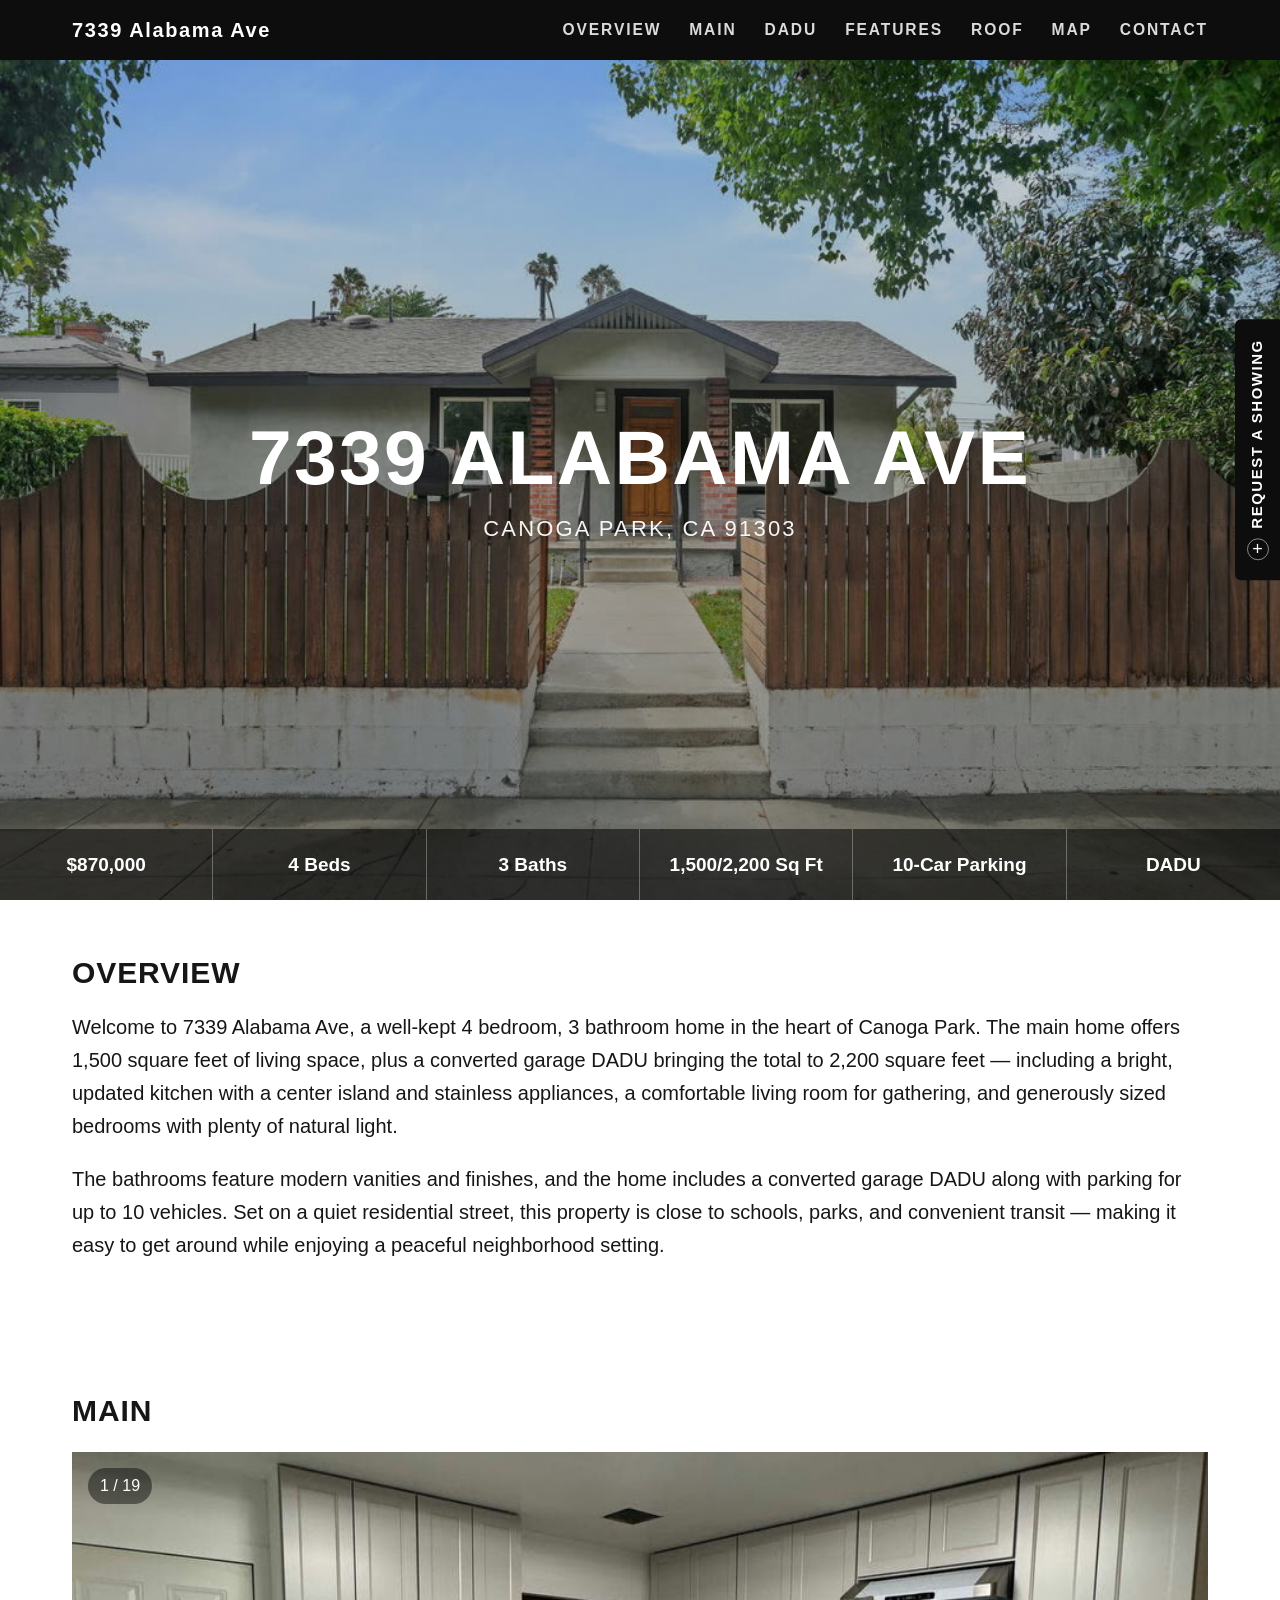
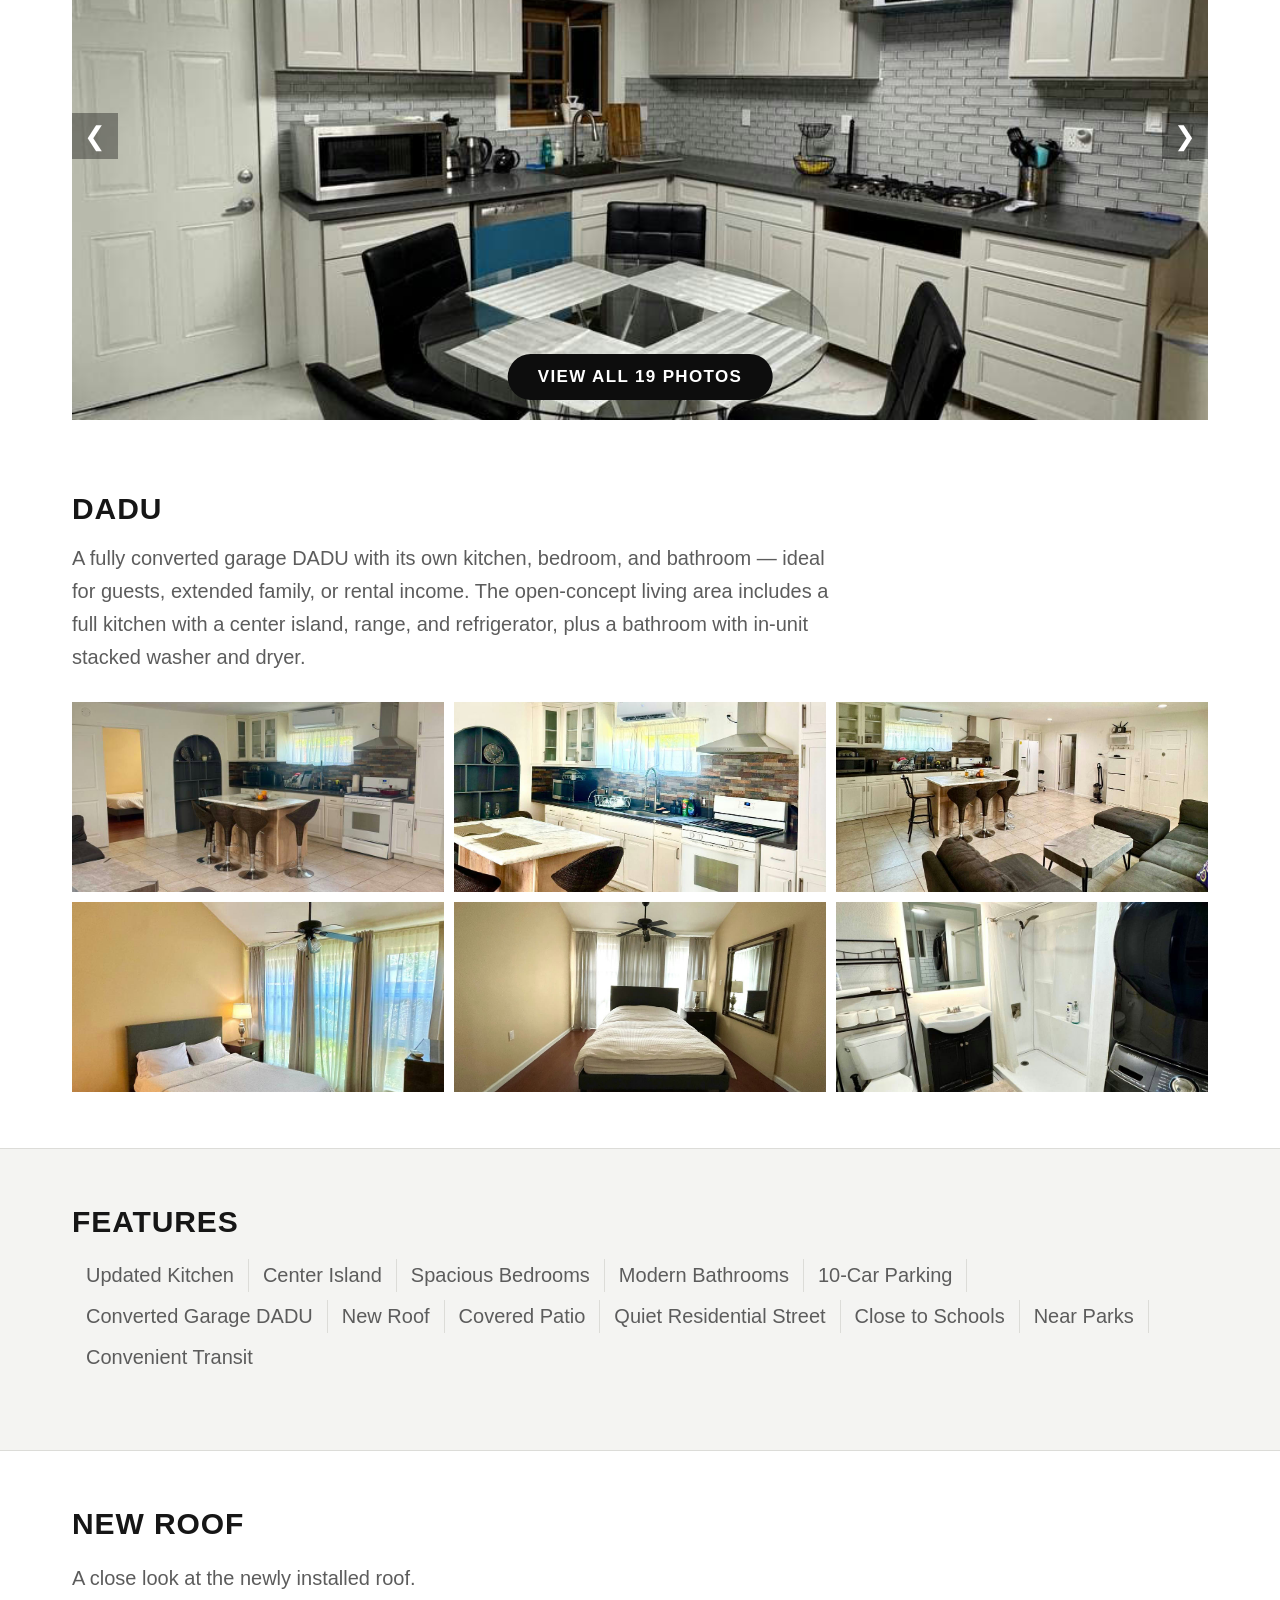
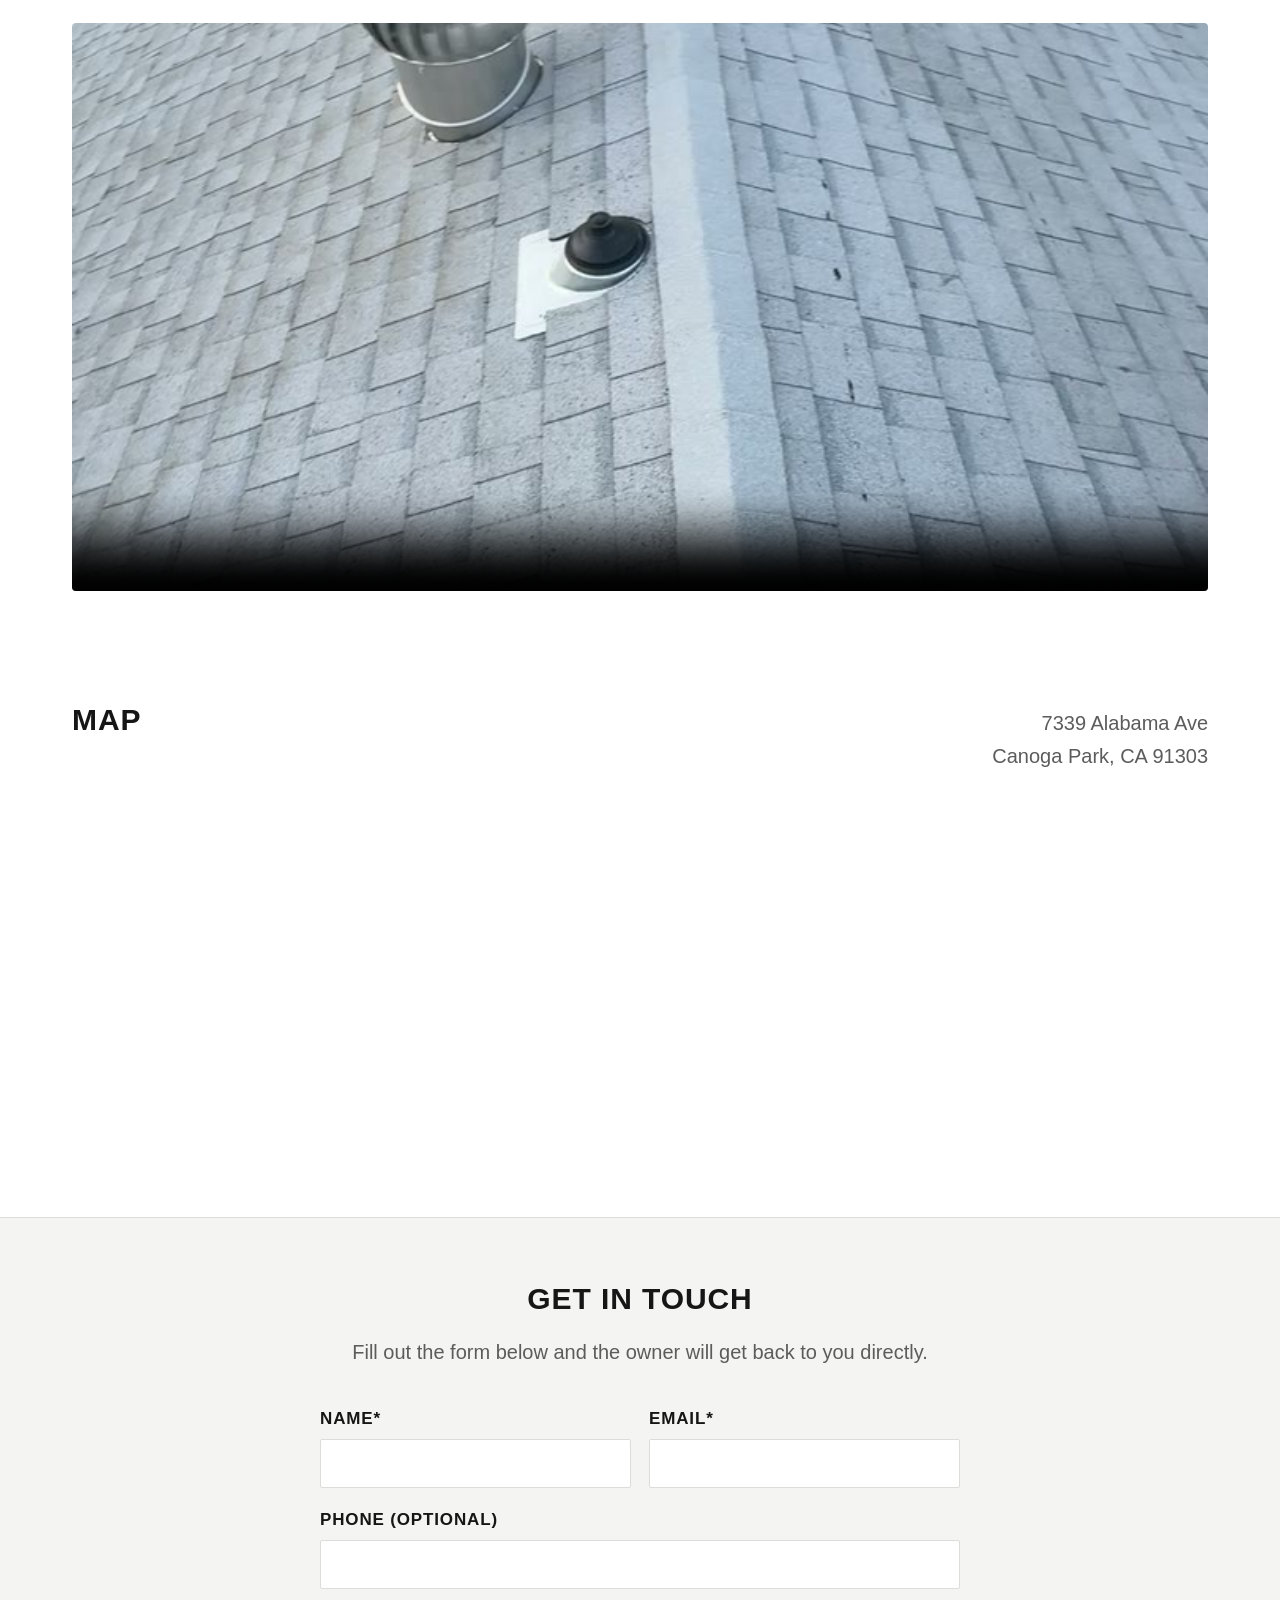
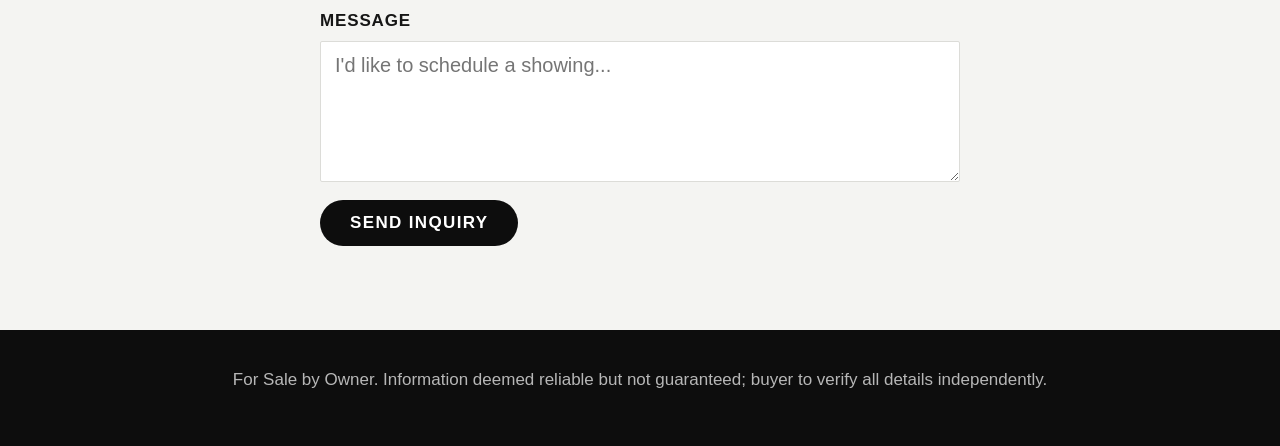
==== commit 3d1fda4c: "Rename ADU to DADU throughout page copy Co-Authored-By: Claude Sonnet 5 <noreply@anthropic.com>" ====
--- a/index.html
+++ b/index.html
@@ -4,7 +4,10 @@
 <meta charset="UTF-8">
 <meta name="viewport" content="width=device-width, initial-scale=1.0">
 <title>7339 Alabama Ave, Canoga Park, CA | For Sale by Owner</title>
-<meta name="description" content="4 bed / 3 bath home for sale in Canoga Park, CA. 1,500/2,200 sqft, converted garage ADU, parking for up to 10 vehicles. Close to schools, parks, and transit. Asking $870,000.">
+<meta name="description" content="4 bed / 3 bath home for sale in Canoga Park, CA. 1,500/2,200 sqft, converted garage DADU, parking for up to 10 vehicles. Close to schools, parks, and transit. Asking $870,000.">
+<link rel="icon" href="favicon.svg" type="image/svg+xml">
+<link rel="icon" href="favicon-32.png" sizes="32x32" type="image/png">
+<link rel="apple-touch-icon" href="apple-touch-icon.png">
 <link rel="stylesheet" href="style.css">
 </head>
 <body>
@@ -17,7 +20,7 @@
     <nav class="site-nav">
       <a href="#overview">Overview</a>
       <a href="#photos">Main</a>
-      <a href="#adu">ADU</a>
+      <a href="#adu">DADU</a>
       <a href="#features">Features</a>
       <a href="#roof">Roof</a>
       <a href="#map">Map</a>
@@ -38,7 +41,7 @@
       <span class="stat-item">3 Baths</span>
       <span class="stat-item">1,500/2,200 Sq Ft</span>
       <span class="stat-item">10-Car Parking</span>
-      <span class="stat-item">ADU</span>
+      <span class="stat-item">DADU</span>
     </div>
   </div>
 </section>
@@ -46,8 +49,8 @@
 <section id="overview" class="description">
   <div class="container narrow">
     <h2>Overview</h2>
-    <p>Welcome to 7339 Alabama Ave, a well-kept 4 bedroom, 3 bathroom home in the heart of Canoga Park. The main home offers 1,500 square feet of living space, plus a converted garage ADU bringing the total to 2,200 square feet &mdash; including a bright, updated kitchen with a center island and stainless appliances, a comfortable living room for gathering, and generously sized bedrooms with plenty of natural light.</p>
-    <p>The bathrooms feature modern vanities and finishes, and the home includes a converted garage ADU along with parking for up to 10 vehicles. Set on a quiet residential street, this property is close to schools, parks, and convenient transit &mdash; making it easy to get around while enjoying a peaceful neighborhood setting.</p>
+    <p>Welcome to 7339 Alabama Ave, a well-kept 4 bedroom, 3 bathroom home in the heart of Canoga Park. The main home offers 1,500 square feet of living space, plus a converted garage DADU bringing the total to 2,200 square feet &mdash; including a bright, updated kitchen with a center island and stainless appliances, a comfortable living room for gathering, and generously sized bedrooms with plenty of natural light.</p>
+    <p>The bathrooms feature modern vanities and finishes, and the home includes a converted garage DADU along with parking for up to 10 vehicles. Set on a quiet residential street, this property is close to schools, parks, and convenient transit &mdash; making it easy to get around while enjoying a peaceful neighborhood setting.</p>
   </div>
 </section>
 
@@ -67,8 +70,8 @@
 
 <section id="adu" class="adu-section">
   <div class="container">
-    <h2>ADU</h2>
-    <p class="adu-intro">A fully converted garage ADU with its own kitchen, bedroom, and bathroom &mdash; ideal for guests, extended family, or rental income. The open-concept living area includes a full kitchen with a center island, range, and refrigerator, plus a bathroom with in-unit stacked washer and dryer.</p>
+    <h2>DADU</h2>
+    <p class="adu-intro">A fully converted garage DADU with its own kitchen, bedroom, and bathroom &mdash; ideal for guests, extended family, or rental income. The open-concept living area includes a full kitchen with a center island, range, and refrigerator, plus a bathroom with in-unit stacked washer and dryer.</p>
     <div id="adu-grid" class="gallery-grid adu-grid"></div>
   </div>
 </section>
@@ -82,7 +85,7 @@
       <span>Spacious Bedrooms</span>
       <span>Modern Bathrooms</span>
       <span>10-Car Parking</span>
-      <span>Converted Garage ADU</span>
+      <span>Converted Garage DADU</span>
       <span>New Roof</span>
       <span>Covered Patio</span>
       <span>Quiet Residential Street</span>
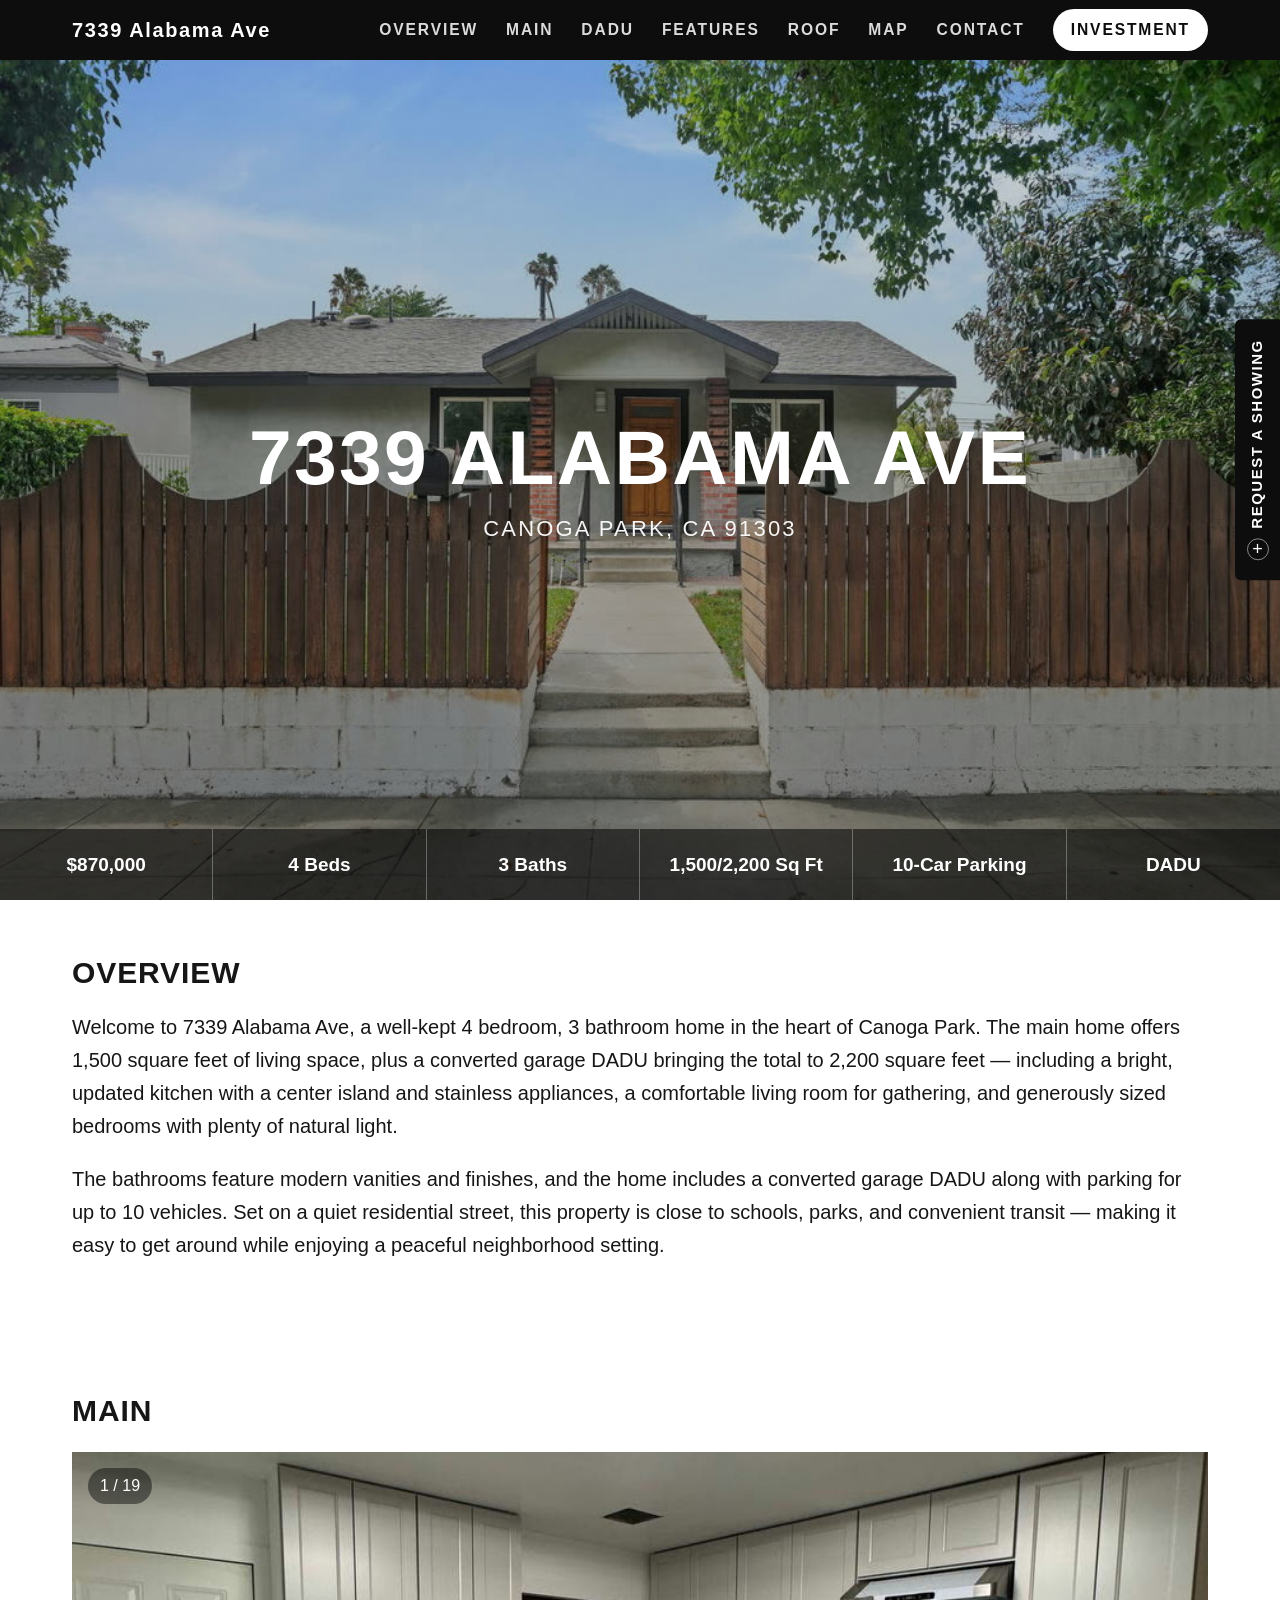
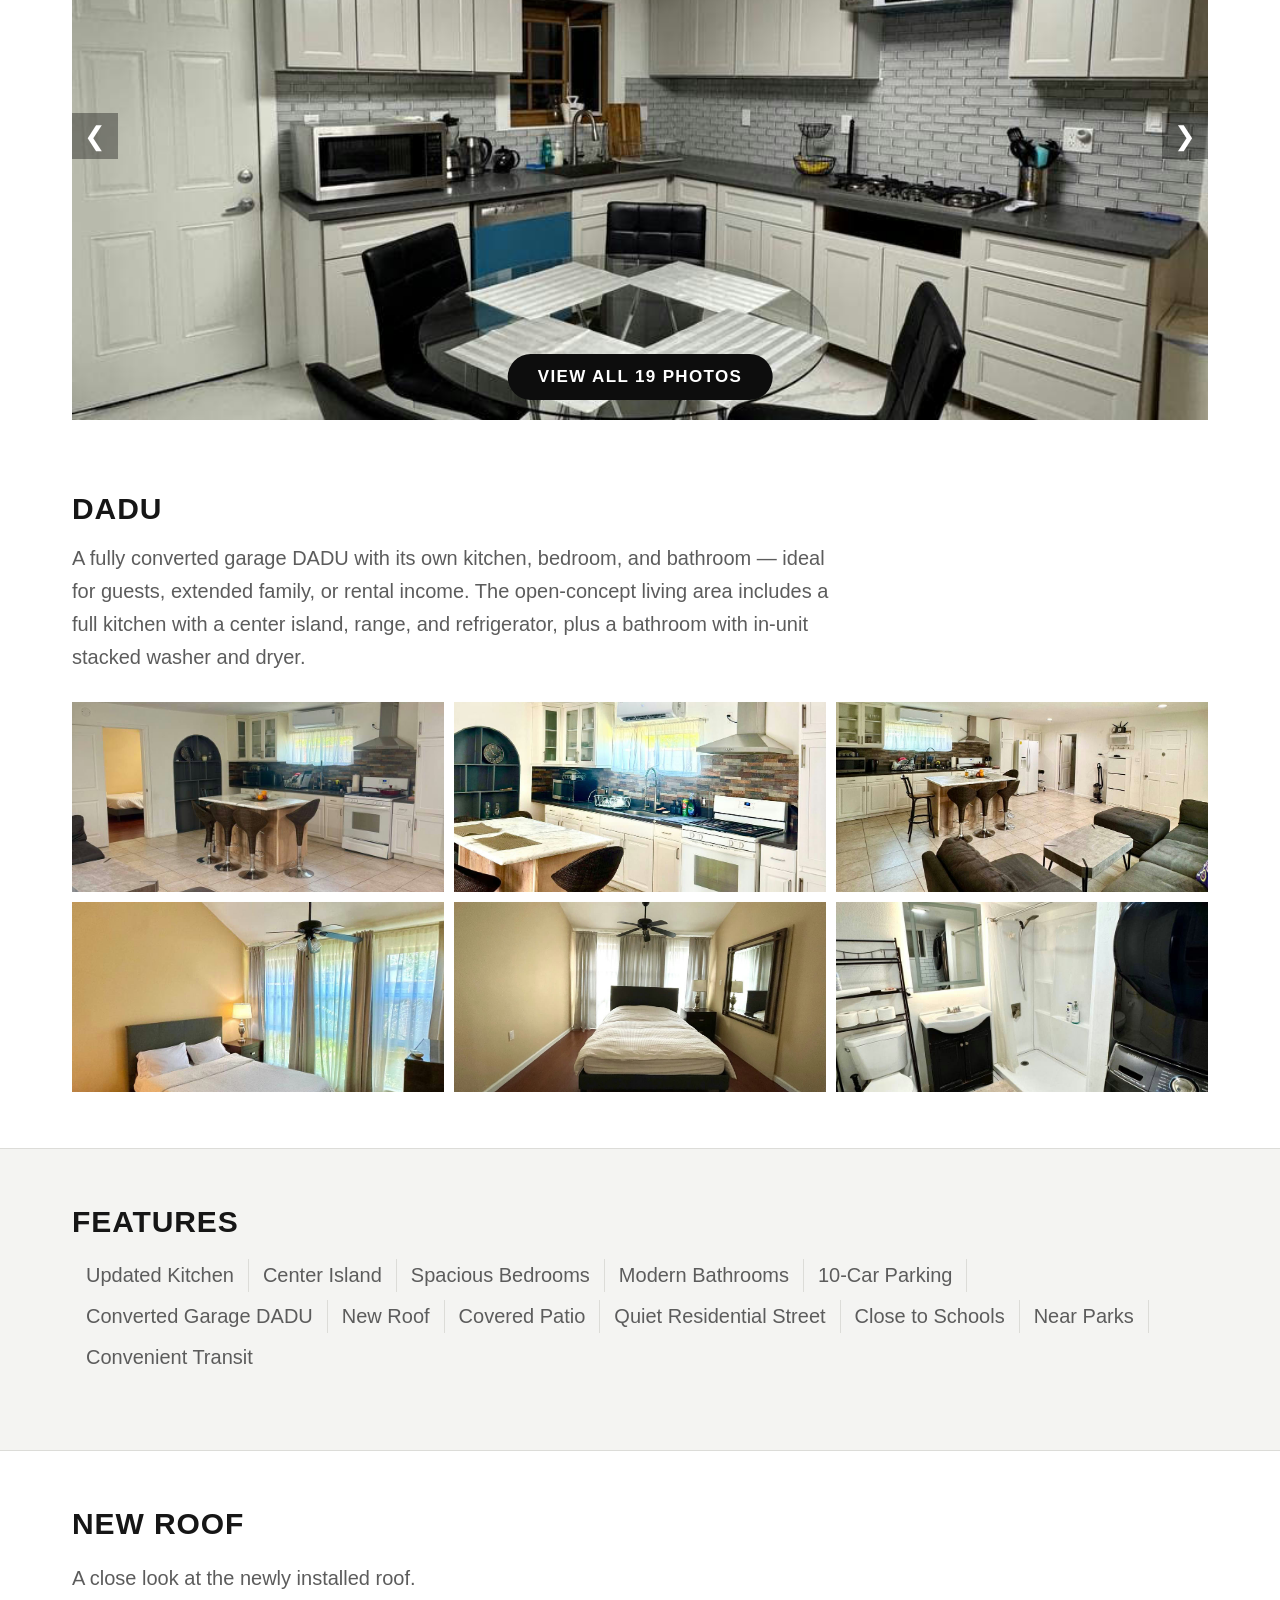
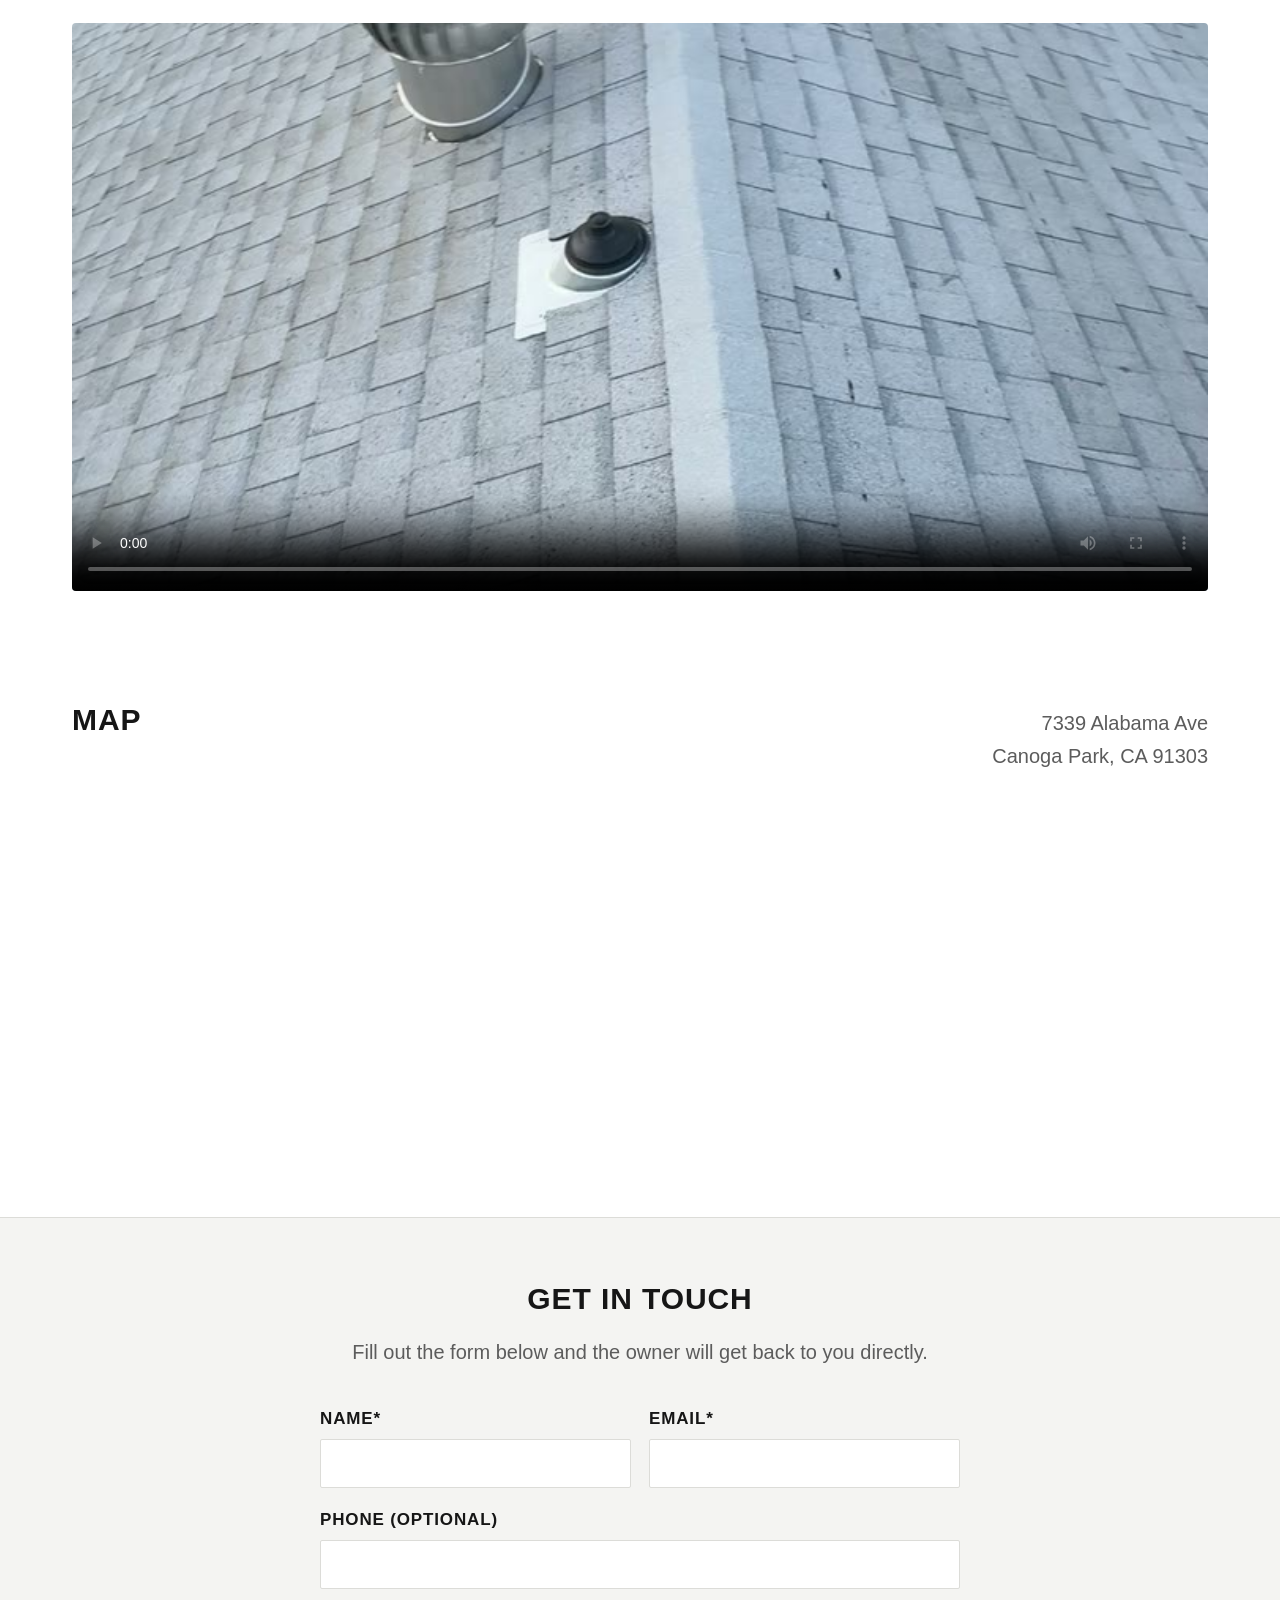
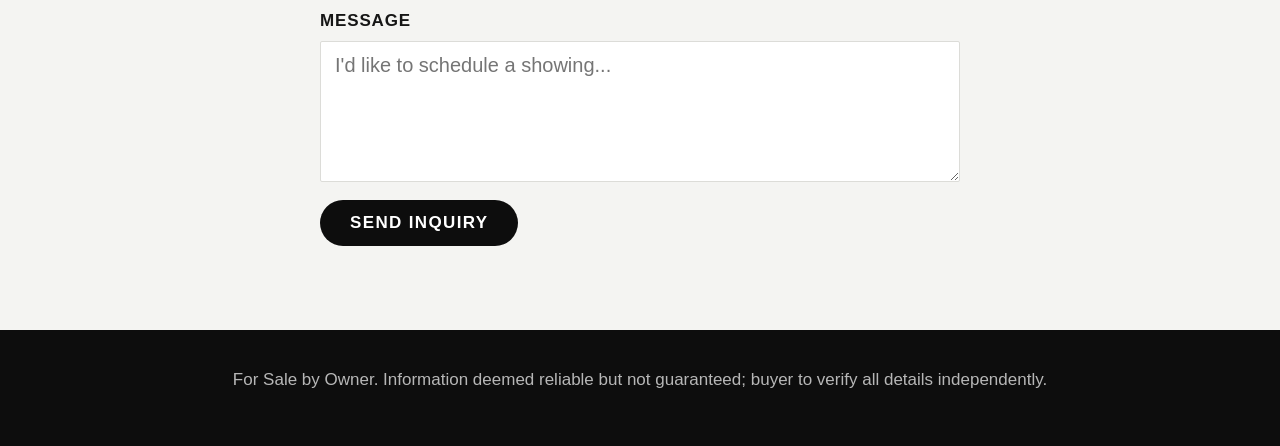
==== commit 3a2f0dc1: "Add investment-focused second page with cross-links Adds investment.html, a business/income-property" ====
--- a/index.html
+++ b/index.html
@@ -18,13 +18,14 @@
   <div class="container header-inner">
     <span class="logo">7339 Alabama Ave</span>
     <nav class="site-nav">
-      <a href="#overview">Overview</a>
-      <a href="#photos">Main</a>
-      <a href="#adu">DADU</a>
-      <a href="#features">Features</a>
-      <a href="#roof">Roof</a>
-      <a href="#map">Map</a>
-      <a href="#contact">Contact</a>
+      <a href="#overview" class="nav-link">Overview</a>
+      <a href="#photos" class="nav-link">Main</a>
+      <a href="#adu" class="nav-link">DADU</a>
+      <a href="#features" class="nav-link">Features</a>
+      <a href="#roof" class="nav-link">Roof</a>
+      <a href="#map" class="nav-link">Map</a>
+      <a href="#contact" class="nav-link">Contact</a>
+      <a href="investment.html" class="nav-cta">Investment</a>
     </nav>
   </div>
 </header>
--- a/style.css
+++ b/style.css
@@ -85,9 +85,20 @@
   text-transform: uppercase;
   letter-spacing: 0.12em;
   opacity: 0.85;
+  white-space: nowrap;
 }
 
 .site-nav a:hover { opacity: 1; }
+
+.site-nav a.nav-cta {
+  background: #fff;
+  color: var(--color-black);
+  padding: 8px 18px;
+  border-radius: 999px;
+  opacity: 1;
+}
+
+.site-nav a.nav-cta:hover { background: #ddd; }
 
 /* Side tab CTA */
 .side-tab {
@@ -163,6 +174,19 @@
 }
 
 .hero-content { padding: 40px 24px; }
+
+.hero-eyebrow {
+  display: inline-block;
+  font-size: 0.8rem;
+  font-weight: 700;
+  letter-spacing: 0.15em;
+  text-transform: uppercase;
+  background: rgba(255, 255, 255, 0.15);
+  border: 1px solid rgba(255, 255, 255, 0.4);
+  padding: 6px 16px;
+  border-radius: 999px;
+  margin: 0 0 16px;
+}
 
 .hero h1 {
   font-size: clamp(2.4rem, 6vw, 4.2rem);
@@ -525,6 +549,10 @@
 .site-footer p { margin: 4px 0; }
 .disclaimer { margin-left: auto; margin-right: auto; }
 
+@media (max-width: 1150px) {
+  .site-nav a.nav-link { display: none; }
+}
+
 @media (max-width: 760px) {
   .form-grid { grid-template-columns: 1fr; }
   .stats-bar-inner { grid-template-columns: repeat(3, 1fr); }
@@ -535,7 +563,6 @@
 @media (max-width: 600px) {
   .hero { min-height: calc(100vh - 60px); }
   .description, .photos-section, .features-section, .map-section, .contact { padding: 40px 0; }
-  .site-nav a:not(:last-child) { display: none; }
   .back-to-top { bottom: 16px; right: 16px; }
   .side-tab { padding: 14px 8px; }
   .side-tab-label { font-size: 0.65rem; }
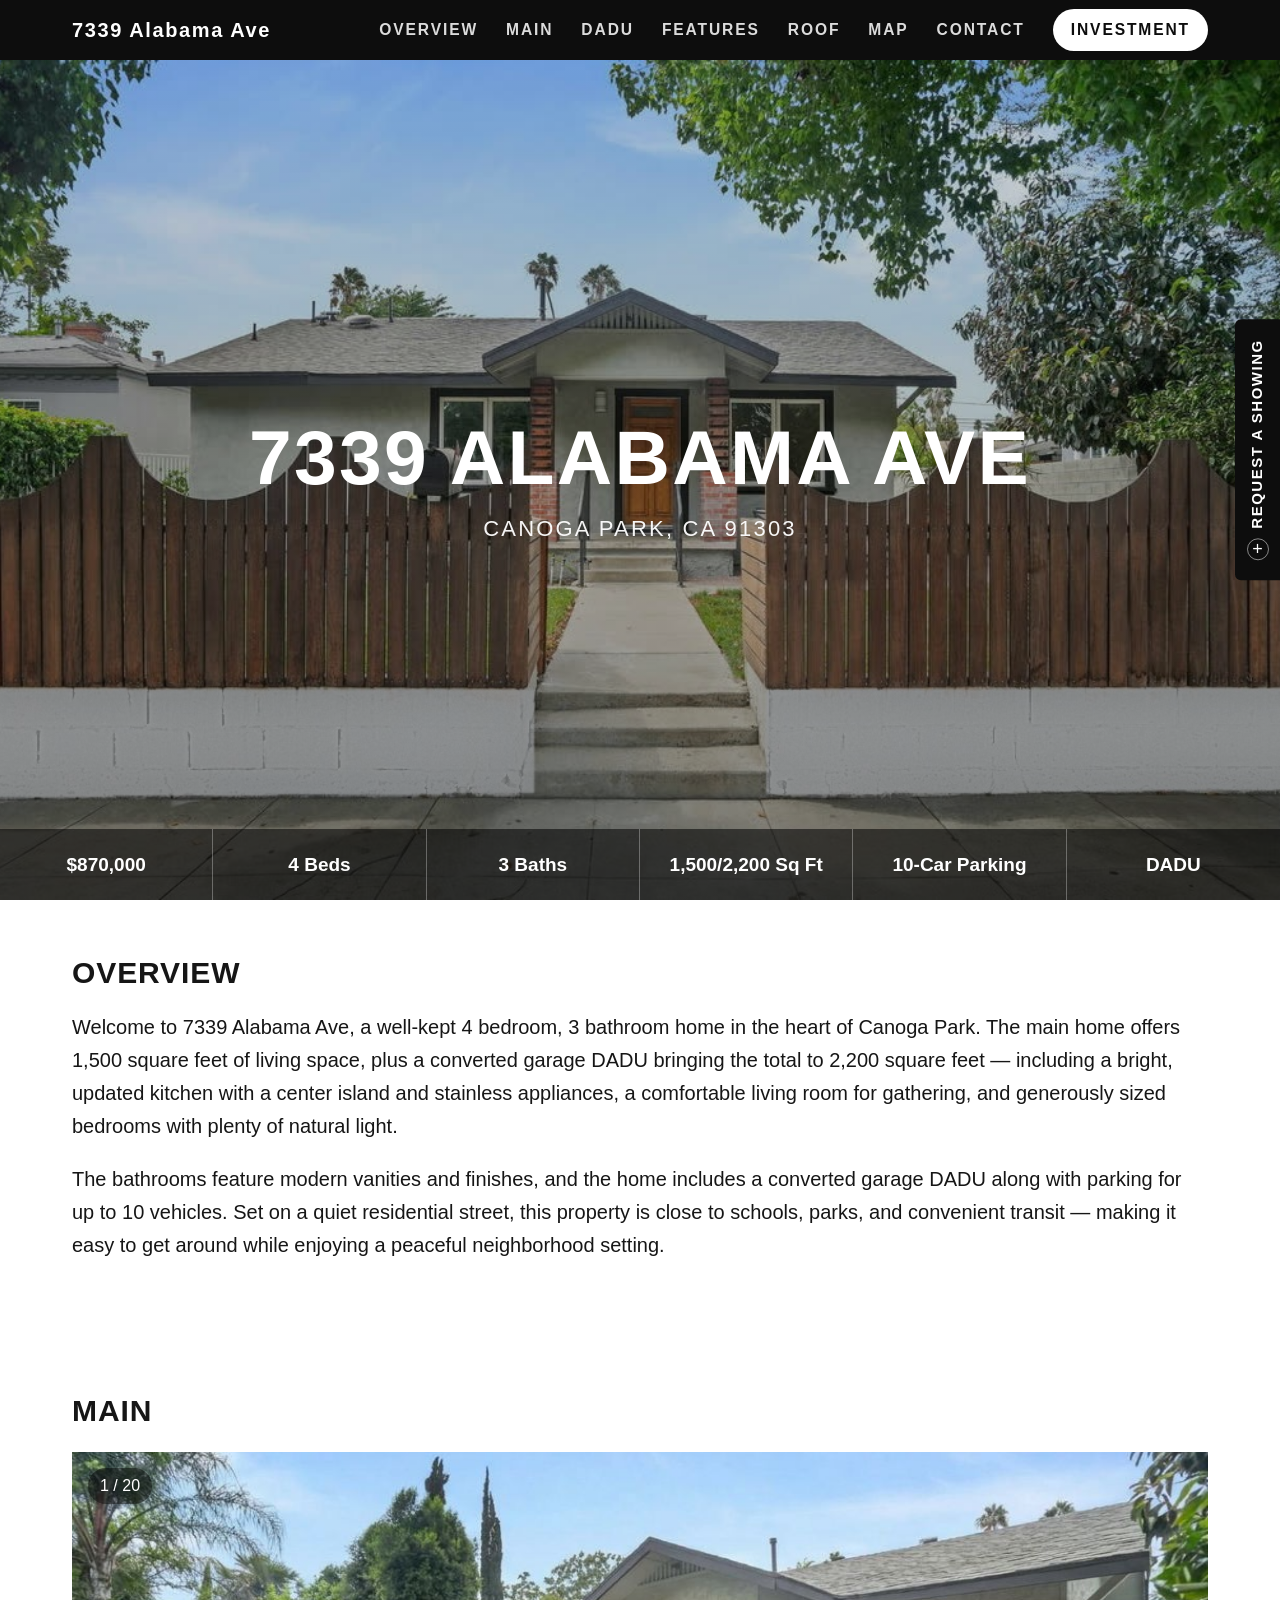
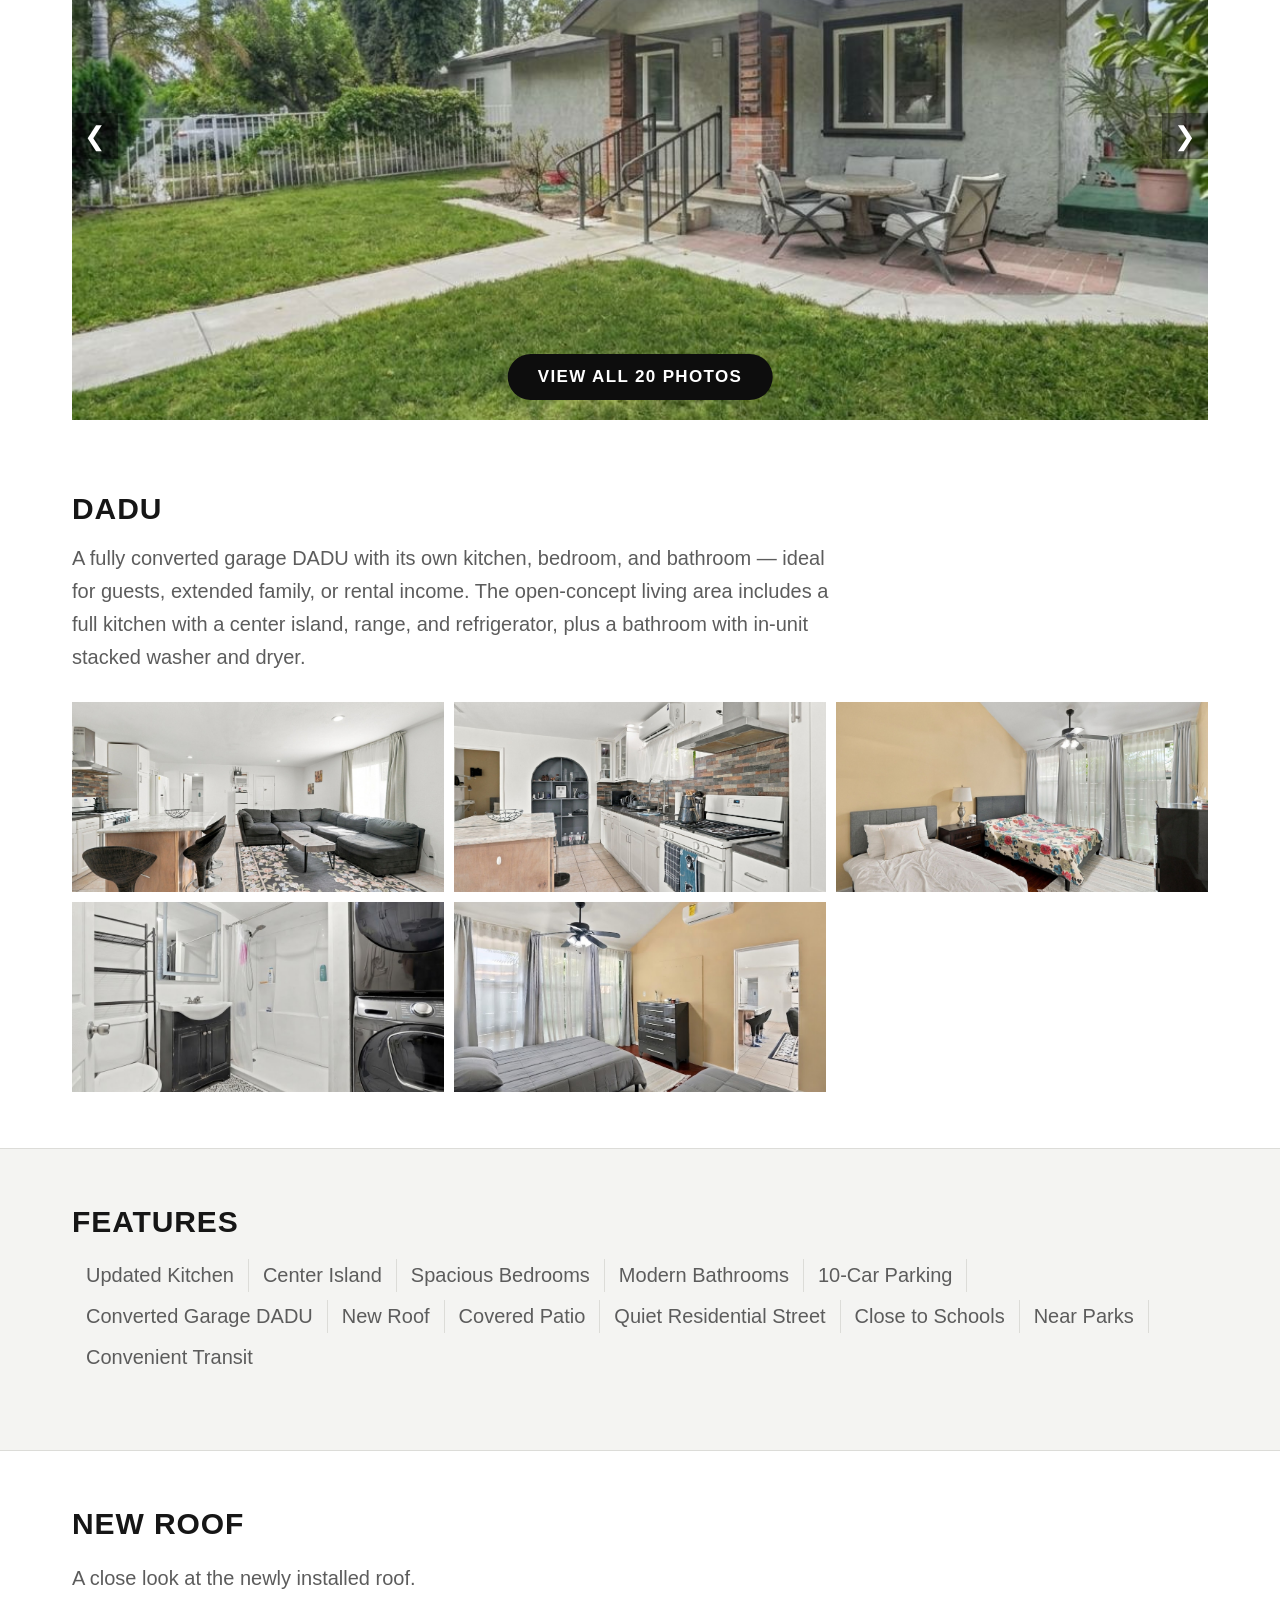
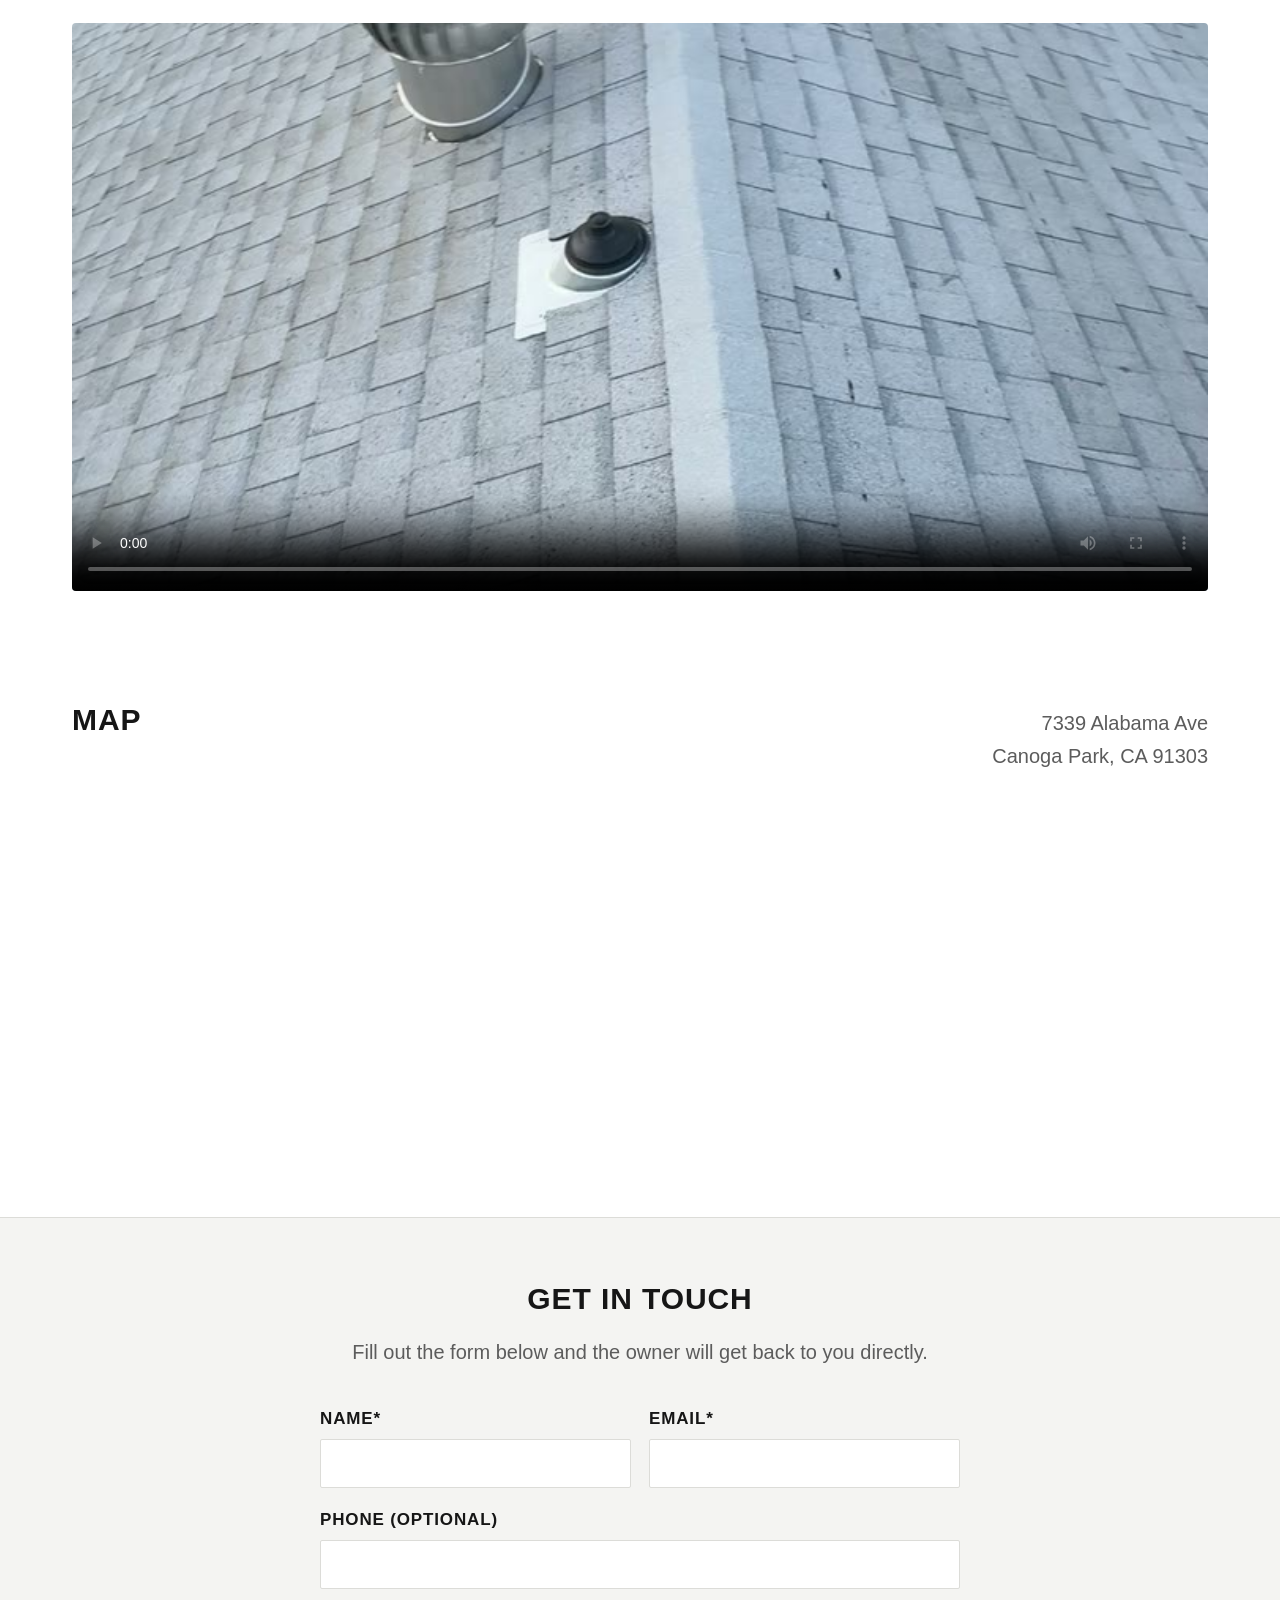
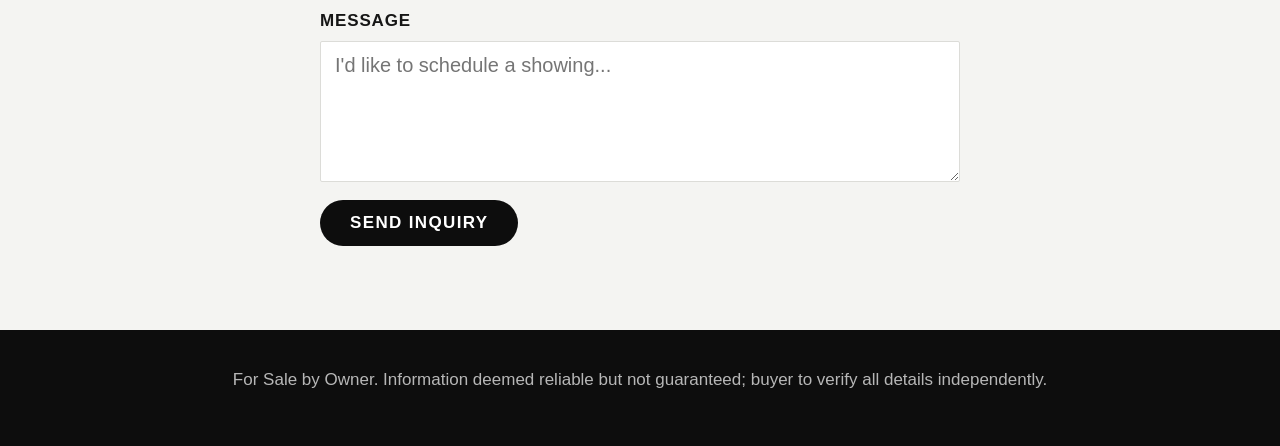
==== commit 8a8e29bf: "email service" ====
--- a/index.html
+++ b/index.html
@@ -5,6 +5,18 @@
 <meta name="viewport" content="width=device-width, initial-scale=1.0">
 <title>7339 Alabama Ave, Canoga Park, CA | For Sale by Owner</title>
 <meta name="description" content="4 bed / 3 bath home for sale in Canoga Park, CA. 1,500/2,200 sqft, converted garage DADU, parking for up to 10 vehicles. Close to schools, parks, and transit. Asking $870,000.">
+<script>
+  /* Deep link: #Investment opens the investment page; no hash stays residential. */
+  (function () {
+    function route() {
+      if (location.hash.toLowerCase() === "#investment") {
+        location.replace("investment.html");
+      }
+    }
+    route();
+    window.addEventListener("hashchange", route);
+  })();
+</script>
 <link rel="icon" href="favicon.svg" type="image/svg+xml">
 <link rel="icon" href="favicon-32.png" sizes="32x32" type="image/png">
 <link rel="apple-touch-icon" href="apple-touch-icon.png">
@@ -129,7 +141,7 @@
   <div class="container">
     <h2>Get in Touch</h2>
     <p class="contact-intro">Fill out the form below and the owner will get back to you directly.</p>
-    <form id="contact-form" action="https://formspree.io/f/YOUR_FORM_ID" method="POST">
+    <form id="contact-form" action="https://formspree.io/f/xwlllpyb" method="POST">
       <div class="form-grid">
         <div class="form-row">
           <label for="name">Name*</label>
--- a/style.css
+++ b/style.css
@@ -232,6 +232,183 @@
 }
 
 .description p { color: var(--color-text); }
+
+/* Numbers */
+.numbers-section {
+  padding: 56px 0;
+  background: var(--color-surface);
+  border-top: 1px solid var(--color-border);
+  border-bottom: 1px solid var(--color-border);
+}
+
+.numbers-intro {
+  color: var(--color-text-muted);
+  max-width: 760px;
+  margin: 0 0 32px;
+}
+
+.numbers-grid {
+  display: grid;
+  grid-template-columns: 1fr 1fr;
+  gap: 24px;
+}
+
+.numbers-card {
+  background: var(--color-bg);
+  border: 1px solid var(--color-border);
+  border-radius: var(--radius);
+  padding: 28px 30px;
+  display: flex;
+  flex-direction: column;
+}
+
+.numbers-card h3 {
+  margin: 0 0 18px;
+  font-size: 0.85rem;
+  font-weight: 800;
+  text-transform: uppercase;
+  letter-spacing: 0.12em;
+}
+
+.numbers-list {
+  list-style: none;
+  margin: 0;
+  padding: 0;
+}
+
+.numbers-list li {
+  display: flex;
+  align-items: baseline;
+  justify-content: space-between;
+  gap: 16px;
+  padding: 12px 0;
+  border-bottom: 1px solid var(--color-border);
+}
+
+.numbers-list li:first-child { padding-top: 0; }
+
+.numbers-list span { color: var(--color-text-muted); }
+
+.numbers-list strong {
+  font-weight: 700;
+  white-space: nowrap;
+}
+
+.numbers-total {
+  margin: auto 0 0;
+  padding-top: 20px;
+  display: flex;
+  flex-direction: column;
+}
+
+.numbers-total-label {
+  font-size: 0.78rem;
+  font-weight: 600;
+  text-transform: uppercase;
+  letter-spacing: 0.12em;
+  color: var(--color-text-muted);
+}
+
+.numbers-total-value {
+  font-size: 2rem;
+  font-weight: 800;
+  line-height: 1.2;
+  margin-top: 4px;
+}
+
+.numbers-total-sub {
+  color: var(--color-text-muted);
+  font-size: 0.95rem;
+}
+
+.numbers-net {
+  margin-top: 24px;
+  background: var(--color-black);
+  color: #fff;
+  border-radius: var(--radius);
+  padding: 28px 30px;
+  display: flex;
+  align-items: center;
+  justify-content: space-between;
+  flex-wrap: wrap;
+  gap: 24px 40px;
+}
+
+.numbers-net-math {
+  display: flex;
+  flex-direction: column;
+  gap: 8px;
+  min-width: 260px;
+}
+
+.numbers-net-row {
+  display: flex;
+  align-items: baseline;
+  justify-content: space-between;
+  gap: 20px;
+}
+
+.numbers-net-row span { color: rgba(255,255,255,0.7); }
+.numbers-net-row strong { font-weight: 700; white-space: nowrap; }
+
+.numbers-net-result {
+  display: flex;
+  flex-direction: column;
+  text-align: right;
+  margin-left: auto;
+}
+
+.numbers-net-label {
+  font-size: 0.78rem;
+  font-weight: 600;
+  text-transform: uppercase;
+  letter-spacing: 0.12em;
+  color: rgba(255,255,255,0.7);
+}
+
+.numbers-net-value {
+  font-size: 2.1rem;
+  font-weight: 800;
+  line-height: 1.2;
+  margin-top: 4px;
+}
+
+.numbers-net-sub {
+  color: rgba(255,255,255,0.7);
+  font-size: 0.95rem;
+}
+
+.numbers-note {
+  margin: 14px 0 0;
+  font-size: 0.85rem;
+  color: var(--color-text-muted);
+}
+
+.numbers-highlights {
+  list-style: none;
+  margin: 32px 0 0;
+  padding: 0;
+  display: grid;
+  grid-template-columns: 1fr 1fr;
+  gap: 12px 32px;
+}
+
+.numbers-highlights li {
+  position: relative;
+  padding-left: 26px;
+  color: var(--color-text);
+}
+
+.numbers-highlights li::before {
+  content: "";
+  position: absolute;
+  left: 0;
+  top: 0.62em;
+  width: 8px;
+  height: 8px;
+  border-radius: 50%;
+  background: var(--color-black);
+}
 
 /* Photos */
 .photos-section {
@@ -555,6 +732,11 @@
 
 @media (max-width: 760px) {
   .form-grid { grid-template-columns: 1fr; }
+  .numbers-grid { grid-template-columns: 1fr; }
+  .numbers-highlights { grid-template-columns: 1fr; }
+  .numbers-net { flex-direction: column; align-items: stretch; }
+  .numbers-net-math { min-width: 0; }
+  .numbers-net-result { text-align: left; margin-left: 0; }
   .stats-bar-inner { grid-template-columns: repeat(3, 1fr); }
   .stat-item { border-bottom: 1px solid rgba(255, 255, 255, 0.3); }
   .stat-item:nth-child(3), .stat-item:last-child { border-right: none; }
@@ -562,7 +744,10 @@
 
 @media (max-width: 600px) {
   .hero { min-height: calc(100vh - 60px); }
-  .description, .photos-section, .features-section, .map-section, .contact { padding: 40px 0; }
+  .description, .photos-section, .features-section, .map-section, .contact, .numbers-section { padding: 40px 0; }
+  .numbers-card, .numbers-net { padding: 22px 20px; }
+  .numbers-total-value { font-size: 1.6rem; }
+  .numbers-net-value { font-size: 1.6rem; }
   .back-to-top { bottom: 16px; right: 16px; }
   .side-tab { padding: 14px 8px; }
   .side-tab-label { font-size: 0.65rem; }
